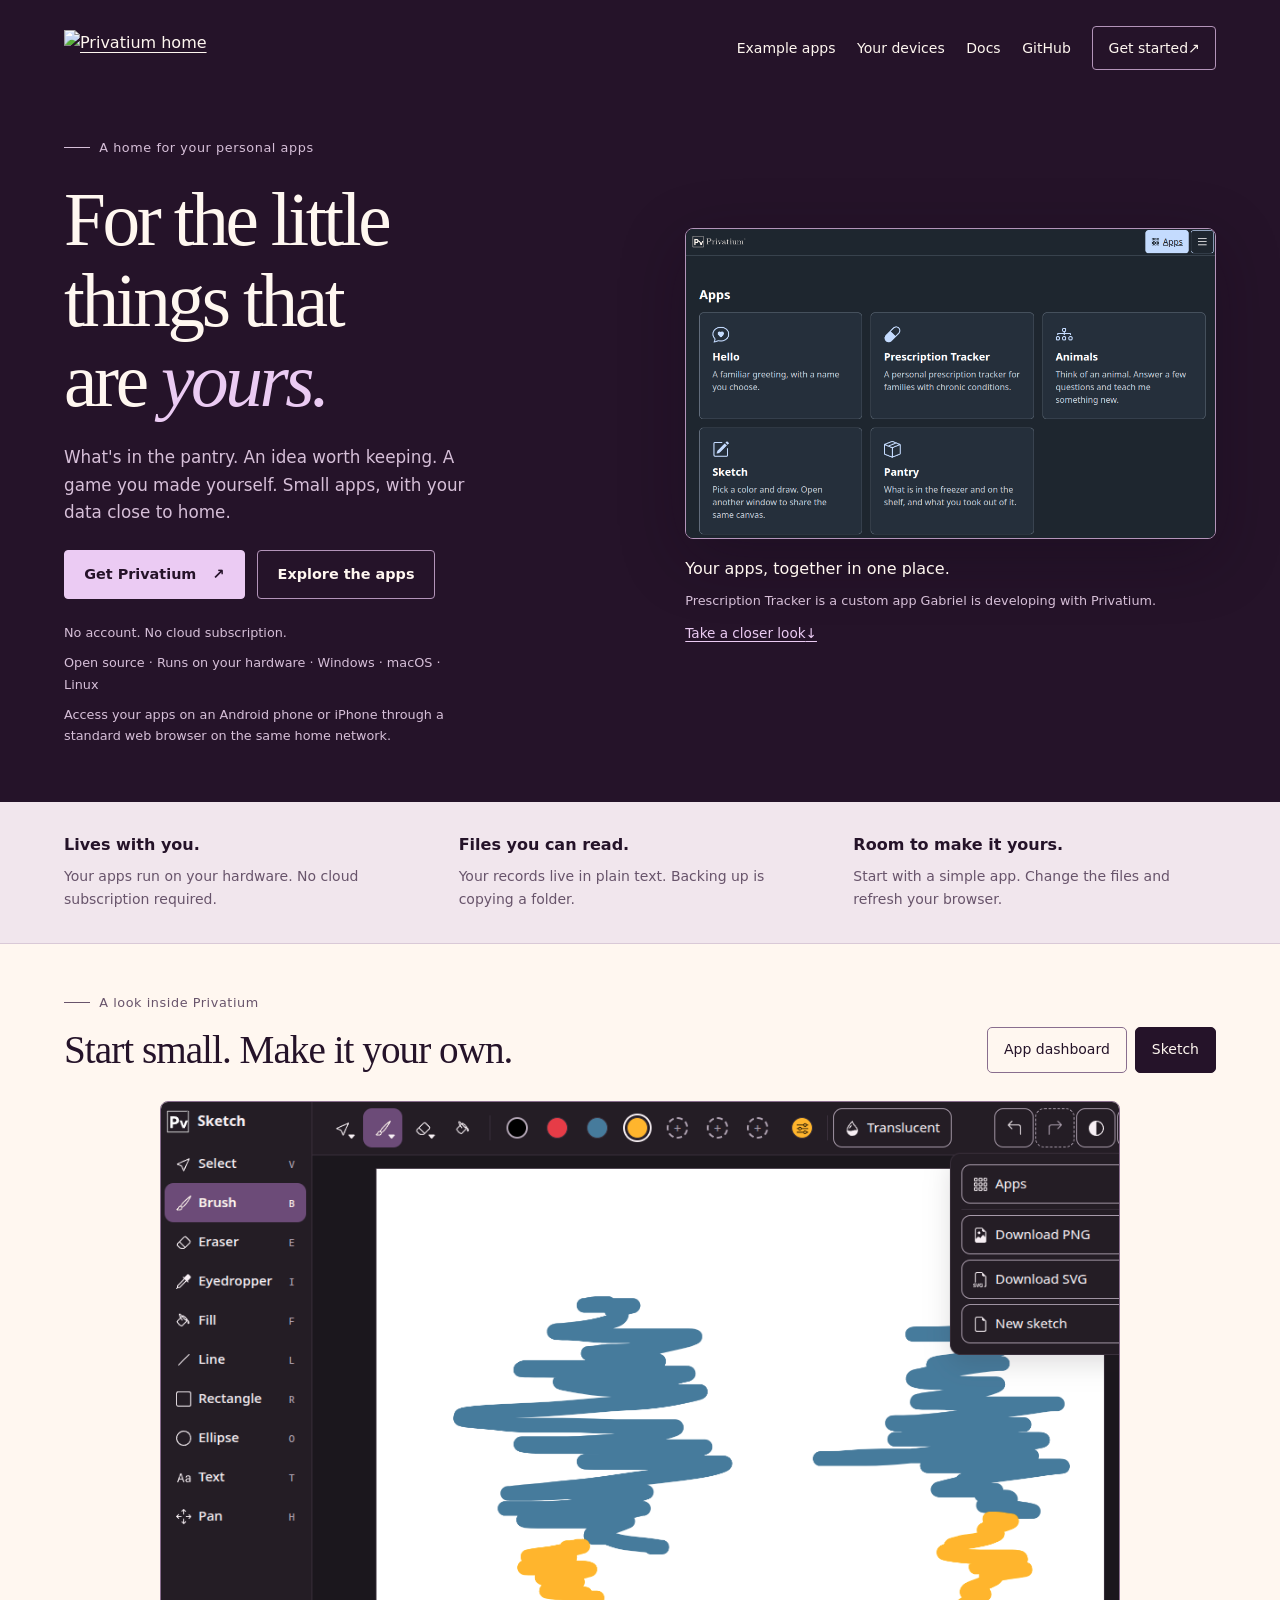
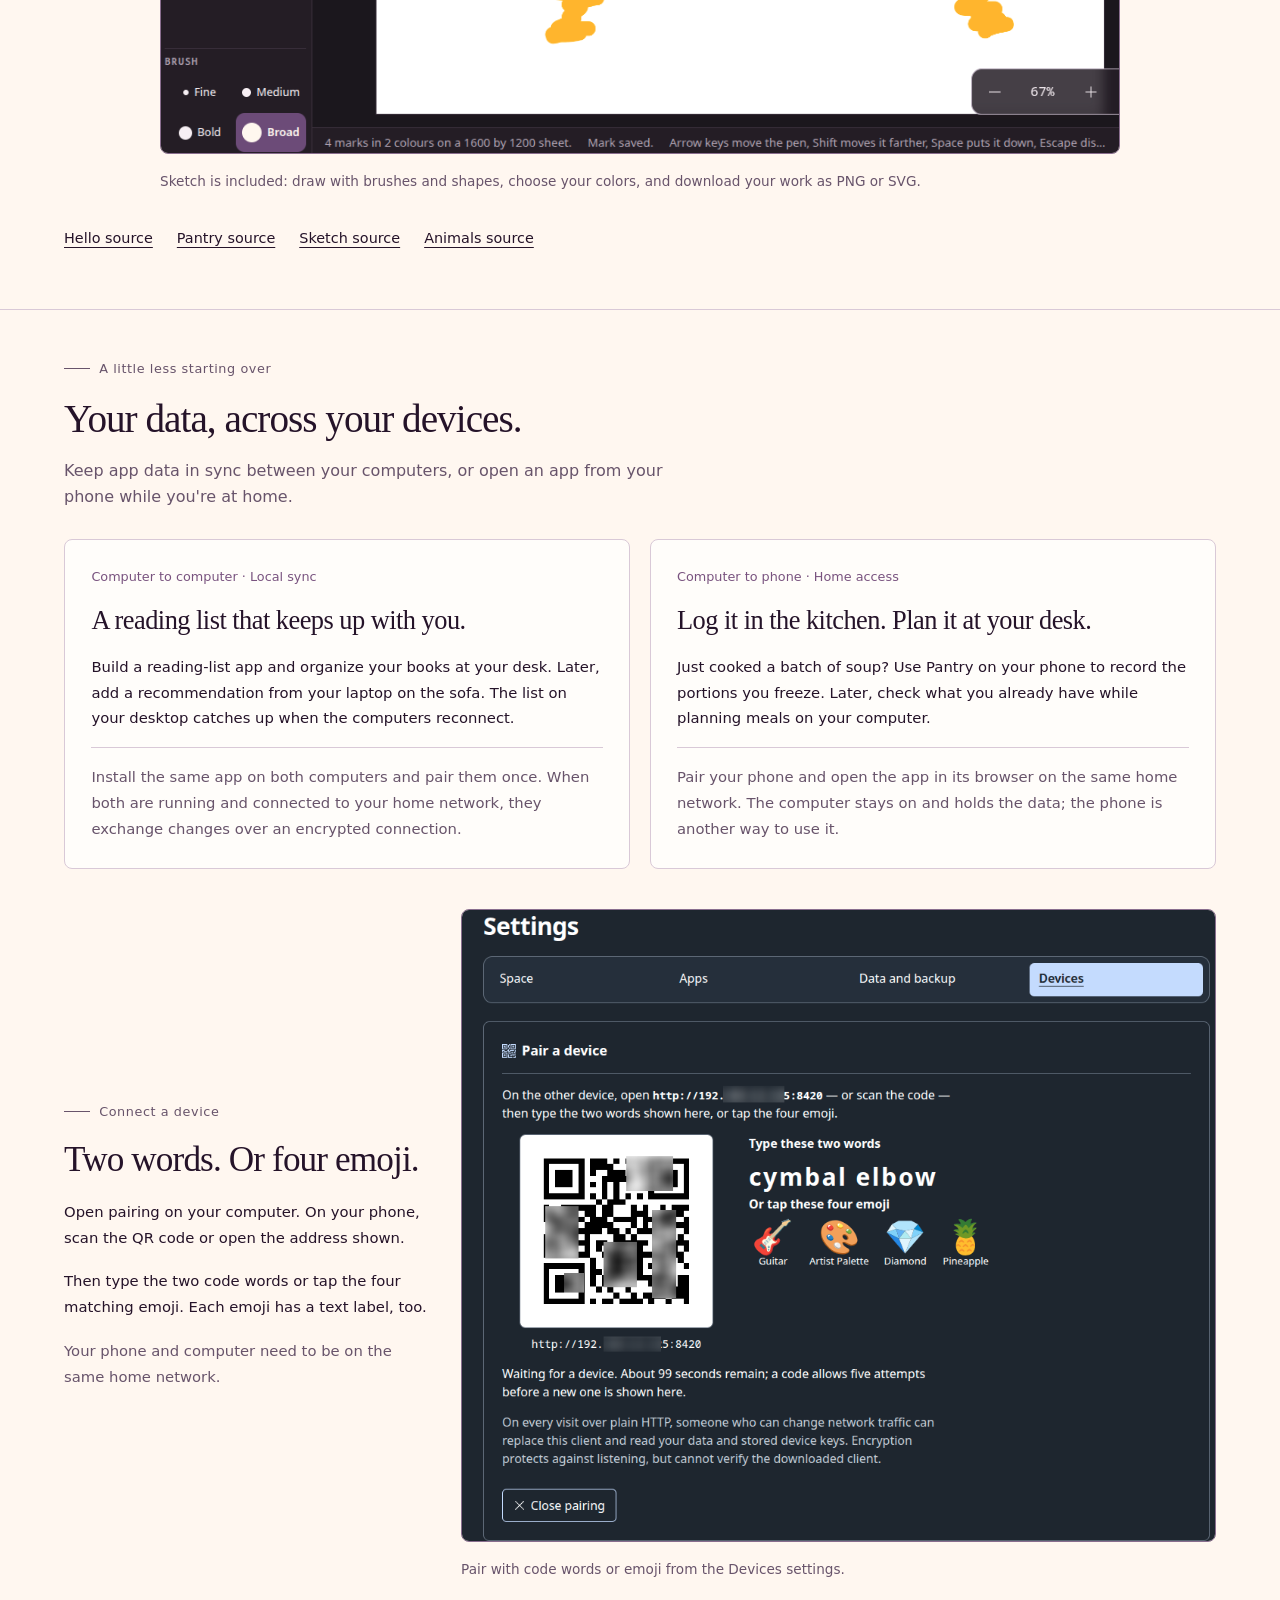
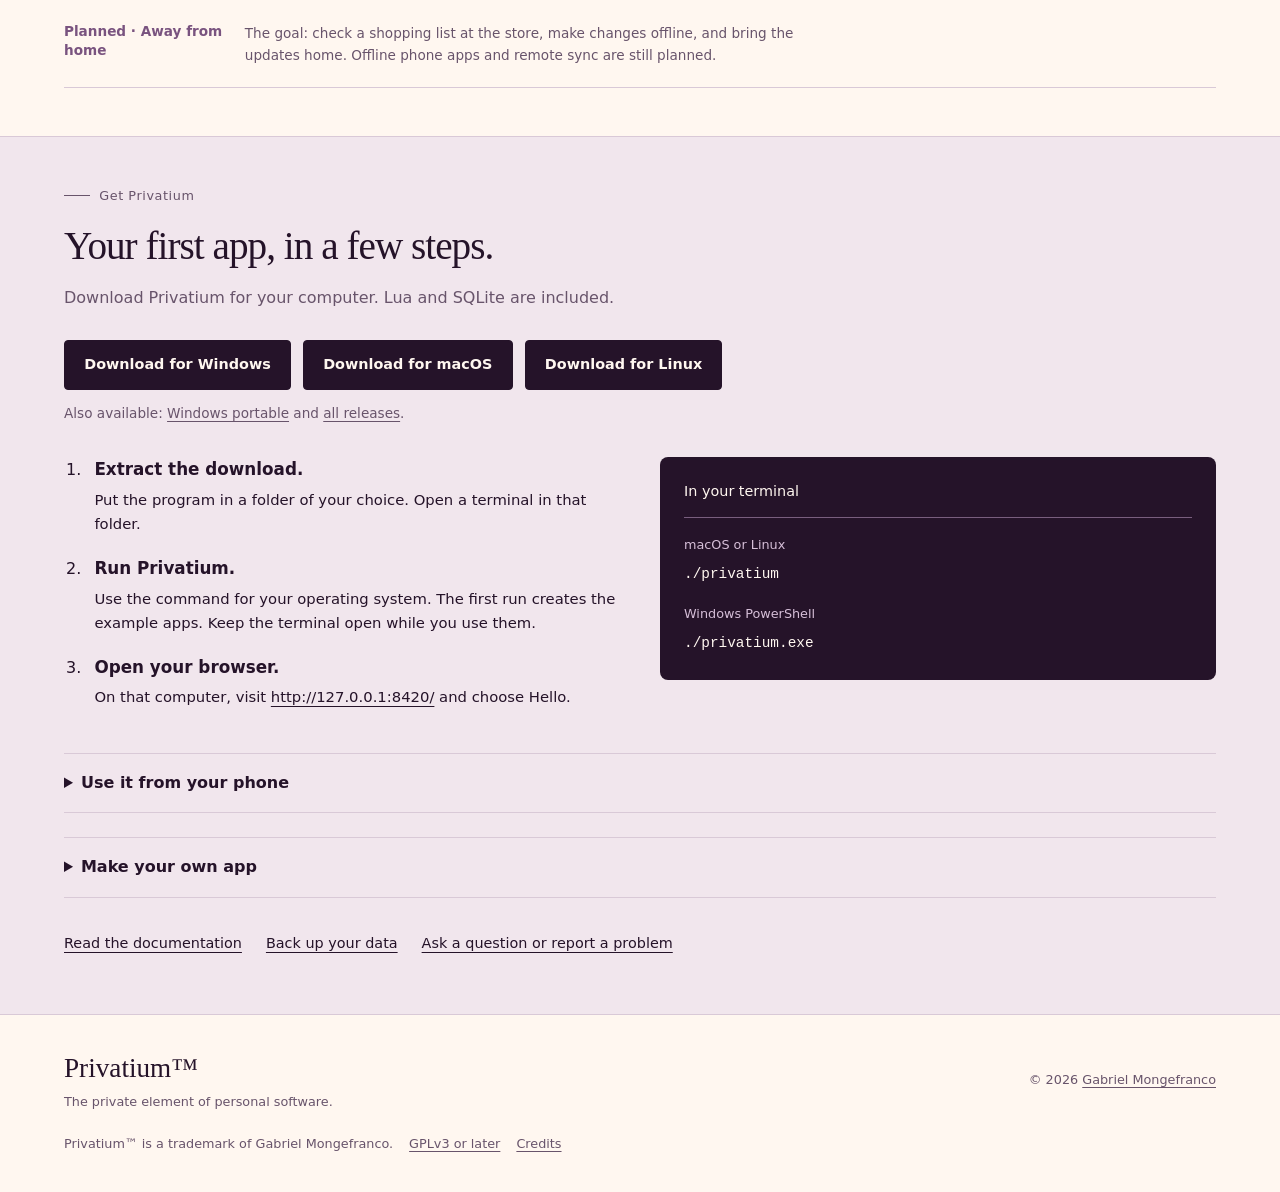
==== index.html @ 191daa76 "Add the Privatium project homepage Introduce a static root homepage with the approved layout, real a" ====
<!--
This file is part of Privatium
index.html
Author(s): Gabriel Mongefranco
Created: 2026-09-27
Last Modified: 2026-09-27
Summary: Accessible single-page introduction, app gallery, and quick start for Privatium.
Notes: See README file for documentation and full license information.

Copyright © 2026 Gabriel Mongefranco

This program is free software: you can redistribute it and/or modify
it under the terms of the GNU General Public License as published by
the Free Software Foundation, either version 3 of the License, or (at your option) any later version.

This program is distributed in the hope that it will be useful,
but WITHOUT ANY WARRANTY; without even the implied warranty of
MERCHANTABILITY or FITNESS FOR A PARTICULAR PURPOSE. See the
GNU General Public License for more details.

You should have received a copy of the GNU General Public License along
with this program. If not, see <https://www.gnu.org/licenses/>.
-->
<!doctype html>
<html lang="en">
<head>
  <meta charset="utf-8">
  <meta name="viewport" content="width=device-width, initial-scale=1">
  <meta name="referrer" content="strict-origin-when-cross-origin">
  <title>Privatium™ | Personal apps on your own hardware</title>
  <meta name="description" content="Build small personal apps with Privatium. Keep data on your own hardware, sync your computers at home, and use your apps from an Android or iPhone browser.">
  <link rel="canonical" href="https://dev.mongefranco.com/privatium/">
  <link rel="icon" href="assets/branding/favicon.svg" type="image/svg+xml">
  <link rel="alternate icon" href="assets/branding/favicon.ico">
  <link rel="apple-touch-icon" href="assets/branding/privatium-icon-180.png">
  <meta name="theme-color" content="#251329">
  <meta property="og:type" content="website">
  <meta property="og:site_name" content="Privatium">
  <meta property="og:title" content="Privatium™ | A home for your personal apps">
  <meta property="og:description" content="Small apps, with your data close to home. Open-source personal software for Windows, macOS, and Linux.">
  <meta property="og:url" content="https://dev.mongefranco.com/privatium/">
  <meta property="og:locale" content="en_US">
  <meta property="og:image" content="https://dev.mongefranco.com/privatium/assets/branding/privatium-social-preview.png">
  <meta property="og:image:width" content="1280">
  <meta property="og:image:height" content="640">
  <meta property="og:image:alt" content="Privatium. The private element of personal software.">
  <meta name="twitter:card" content="summary_large_image">
  <style>
    :root {
      color-scheme: light;
      --aubergine: #251329;
      --ivory: #fff7f0;
      --lilac: #ebcbf3;
      --text: #251329;
      --muted: #68546b;
      --line: #d9c9d7;
      --control-line: #896e8e;
      --soft: #f1e6ed;
      --paper: #fffdfa;
      --focus: #79537f;
      font-family: system-ui, -apple-system, BlinkMacSystemFont, "Segoe UI", sans-serif;
      font-size: 100%;
      line-height: 1.65;
      background: var(--ivory);
      color: var(--text);
    }
    * { box-sizing: border-box; }
    body { margin: 0; overflow-wrap: break-word; }
    [hidden] { display: none !important; }
    a { color: inherit; text-underline-offset: .25em; }
    button, summary { font: inherit; cursor: pointer; }
    button { color: inherit; }
    a, button, summary { touch-action: manipulation; }
    :focus-visible { outline: 3px solid var(--focus); outline-offset: 5px; }
    h1, h2, h3, p, figure { margin: 0; }
    h1, h2 { font-family: Georgia, "Times New Roman", serif; font-weight: 400; }
    h2 { font-size: clamp(1.8rem, 3.5vw, 2.45rem); line-height: 1.2; letter-spacing: -.025em; }
    h3 { font-size: 1.05rem; font-weight: 600; line-height: 1.4; }
    p { max-width: 70ch; }
    img { display: block; max-width: 100%; height: auto; }
    button, a, code { overflow-wrap: anywhere; }
    section[id], main[id] { scroll-margin-top: 1.5rem; }
    .container { width: min(calc(100% - 3rem), 72rem); margin-inline: auto; }
    .visually-hidden { position: absolute; width: 1px; height: 1px; padding: 0; margin: -1px; overflow: hidden; clip-path: inset(50%); white-space: nowrap; border: 0; }
    .skip-link { position: absolute; top: .75rem; left: 1rem; z-index: 5; padding: .8rem 1rem; background: var(--ivory); color: var(--aubergine); transform: translateY(-180%); }
    .skip-link:focus { transform: translateY(0); }
    .dark { background: var(--aubergine); color: var(--ivory); --muted: #d6bfd8; --line: #614765; --control-line: #b394b9; --focus: #ebcbf3; color-scheme: dark; }
    .site-header { padding-block: 1.65rem; }
    .header-row { display: flex; align-items: center; justify-content: space-between; gap: 1.5rem; }
    .brand { display: inline-flex; align-items: center; min-height: 44px; flex-shrink: 0; }
    .brand img { width: 11rem; }
    .site-nav { display: flex; align-items: center; flex-wrap: wrap; justify-content: flex-end; gap: .25rem 1.35rem; }
    .site-nav a { display: inline-flex; align-items: center; min-height: 44px; font-size: .875rem; text-decoration: none; }
    .site-nav a:hover { text-decoration: underline; }
    .site-nav .nav-start { border: 1px solid var(--control-line); border-radius: 4px; padding: .5rem .95rem; }
    .hero { padding-block: 2.5rem 3.5rem; }
    .hero-grid { display: grid; grid-template-columns: 1.05fr 1fr; gap: 3.25rem; align-items: center; }
    .hero-copy { display: grid; justify-items: start; gap: 1.4rem; min-width: 0; }
    .eyebrow { display: flex; align-items: center; gap: .6rem; color: var(--muted); font-size: .8rem; letter-spacing: .045em; }
    .eyebrow::before { content: ""; width: 1.6rem; height: 1px; background: currentColor; flex-shrink: 0; }
    h1 { font-size: clamp(2.65rem, 6vw, 4.7rem); line-height: 1.07; letter-spacing: -.045em; }
    h1 .headline-line { display: block; }
    h1 em { color: var(--lilac); font-weight: 400; }
    .intro { font-size: 1.05rem; max-width: 39ch; color: var(--muted); }
    .actions { display: flex; gap: .8rem; flex-wrap: wrap; align-items: center; }
    .button { display: inline-flex; align-items: center; justify-content: center; gap: 1rem; min-height: 48px; padding: .75rem 1.2rem; border: 1px solid var(--aubergine); border-radius: 4px; background: var(--aubergine); color: var(--ivory); font-size: .9rem; font-weight: 600; text-decoration: none; }
    .button:hover { text-decoration: underline; }
    .dark .button { background: var(--lilac); color: var(--aubergine); border-color: var(--lilac); }
    .dark .button.secondary { background: transparent; color: var(--ivory); border-color: var(--control-line); }
    .platform-note { display: grid; gap: .6rem; color: var(--muted); font-size: .8rem; max-width: 49ch; }
    .hero-preview { min-width: 0; }
    .screenshot { width: 100%; border: 1px solid var(--control-line); border-radius: 8px; }
    .screenshot-link { display: block; border-radius: 8px; }
    .hero-preview .screenshot { box-shadow: 0 18px 65px #12081955; }
    figcaption { font-size: .85rem; color: var(--muted); line-height: 1.7; margin-top: 1rem; }
    .hero-preview figcaption { font-size: 1rem; color: var(--ivory); }
    .custom-note { font-size: .8rem; color: var(--muted); margin-top: .5rem; }
    .text-link { display: inline-flex; align-items: center; min-height: 44px; padding-block: .5rem; font-size: .85rem; }
    .hero-preview .text-link { color: var(--lilac); }
    .facts-band { background: var(--soft); border-bottom: 1px solid var(--line); }
    .facts { display: grid; grid-template-columns: repeat(3, minmax(0, 1fr)); gap: 2rem; padding-block: 2rem; }
    .facts h2 { font: 600 1rem/1.4 system-ui, sans-serif; letter-spacing: 0; }
    .facts p { font-size: .875rem; color: var(--muted); margin-top: .5rem; }
    .section { padding-block: 3rem; }
    .tour { border-bottom: 1px solid var(--line); }
    .tour-heading { display: flex; flex-wrap: wrap; justify-content: space-between; align-items: end; gap: 1.5rem; margin-bottom: 1.75rem; }
    .tour-heading h2 { margin-top: .8rem; }
    .gallery-controls { display: flex; flex-wrap: wrap; gap: .5rem; }
    .gallery-controls button { min-height: 44px; padding: .65rem 1rem; border: 1px solid var(--control-line); border-radius: 5px; background: transparent; font-size: .875rem; }
    .gallery-controls button[aria-pressed="true"] { background: var(--aubergine); color: var(--ivory); border-color: var(--aubergine); }
    .gallery { max-width: 60rem; margin-inline: auto; }
    .gallery figure + figure { margin-top: 2rem; }
    .gallery.is-enhanced figure { margin-top: 0; }
    .gallery-status { margin-top: 1rem; font-size: .8rem; color: var(--muted); min-height: 1.4em; }
    .section-heading { display: grid; gap: 1rem; max-width: 60ch; margin-bottom: 1.75rem; }
    .section-heading > p:last-child { color: var(--muted); }
    .use-cases { display: grid; grid-template-columns: repeat(2, minmax(0, 1fr)); gap: 1.2rem; }
    .use-case { padding: 1.65rem; background: var(--paper); border: 1px solid var(--line); border-radius: 8px; }
    .case-label { color: #79537f; font-size: .8rem; margin-bottom: 1rem; }
    .use-case h3 { font: 400 1.65rem/1.3 Georgia, serif; letter-spacing: -.02em; margin-bottom: 1rem; }
    .use-case p:not(.case-label) { font-size: .925rem; line-height: 1.75; }
    .case-detail { margin-top: 1rem; padding-top: 1rem; border-top: 1px solid var(--line); color: var(--muted); }
    .pairing { display: grid; grid-template-columns: .65fr 1.35fr; gap: 2.1rem; align-items: center; padding-block: 2.5rem 1.25rem; }
    .pairing-copy { display: grid; gap: 1.1rem; }
    .pairing-copy h3 { font: 400 2.2rem/1.2 Georgia, serif; letter-spacing: -.025em; }
    .pairing-copy p:not(.eyebrow) { font-size: .925rem; line-height: 1.75; }
    .pairing-note { color: var(--muted); }
    .planned { display: grid; grid-template-columns: 10rem 1fr; gap: 1.3rem; padding-block: 1.3rem; border-bottom: 1px solid var(--line); }
    .planned p { font-size: .85rem; color: var(--muted); }
    .planned h3 { font-size: .85rem; color: #79537f; }
    .get-started { background: var(--soft); border-top: 1px solid var(--line); }
    .downloads { display: flex; flex-wrap: wrap; gap: .75rem; margin-block: 1.5rem .8rem; }
    .download-notes { font-size: .85rem; color: var(--muted); }
    .quick-grid { display: grid; grid-template-columns: 1fr 1fr; gap: 2.5rem; margin-top: 2rem; align-items: start; }
    .steps { margin: 0; padding-left: 1.4rem; }
    .steps li { padding-left: .5rem; margin-bottom: 1.2rem; }
    .steps h3 { margin-bottom: .4rem; }
    .steps p { font-size: .925rem; }
    code { font-family: ui-monospace, SFMono-Regular, Consolas, monospace; font-size: .9em; }
    .terminal { background: var(--aubergine); color: var(--ivory); padding: 1.5rem; border-radius: 8px; --focus: var(--lilac); }
    .terminal h3 { font-size: .9rem; font-weight: 400; padding-bottom: 1rem; border-bottom: 1px solid #795e7e; }
    .terminal p { font-size: .8rem; color: #d6bfd8; margin-top: 1rem; }
    pre { margin: .5rem 0 0; white-space: pre-wrap; overflow-wrap: anywhere; }
    pre code { color: inherit; font-size: .9rem; }
    .more { margin-top: 1.5rem; border-top: 1px solid var(--line); border-bottom: 1px solid var(--line); }
    summary { min-height: 48px; padding-block: 1rem; font-weight: 600; }
    .more-content { display: grid; gap: 1rem; padding-block: 0 1.4rem; }
    .more-content p { font-size: .925rem; }
    .more-content pre { border: 1px solid var(--control-line); border-radius: 4px; padding: 1rem; background: var(--paper); }
    .resources { display: flex; flex-wrap: wrap; gap: .4rem 1.5rem; margin-top: 1.5rem; }
    .resources a { display: inline-flex; align-items: center; min-height: 44px; font-size: .9rem; }
    .site-footer { padding-block: 2rem; border-top: 1px solid var(--line); }
    .footer-row { display: flex; align-items: center; justify-content: space-between; gap: 1.5rem; flex-wrap: wrap; }
    .footer-name { display: inline-flex; min-height: 44px; align-items: center; font: 400 1.7rem/1.5 Georgia, serif; text-decoration: none; }
    .footer-name:hover { text-decoration: underline; }
    .site-footer p { font-size: .8rem; color: var(--muted); }
    .footer-legal { display: flex; flex-wrap: wrap; align-items: center; gap: .5rem 1rem; font-size: .8rem; color: var(--muted); margin-top: 1rem; }
    .footer-legal a { display: inline-flex; align-items: center; min-height: 32px; }
    @media (min-width: 80rem) { .hero-grid { gap: 4rem; } }
    @media (max-width: 55rem) {
      .header-row { align-items: start; }
      .site-nav { gap: .2rem .85rem; }
      .hero-grid { gap: 2rem; }
      .pairing { grid-template-columns: 1fr 1.4fr; }
    }
    @media (max-width: 44rem) {
      .container { width: calc(100% - 2rem); }
      .header-row { flex-direction: column; gap: .5rem; }
      .site-nav { justify-content: flex-start; width: 100%; }
      .brand img { width: 10rem; }
      .hero { padding-top: 1.5rem; }
      .hero-grid, .use-cases, .pairing, .quick-grid { grid-template-columns: 1fr; }
      .hero-grid { gap: 2rem; }
      .hero-preview { max-width: 36rem; }
      .section { padding-block: 2rem; }
      .facts { gap: 1.2rem; }
      .planned { grid-template-columns: 1fr; gap: .5rem; }
    }
    @media (max-width: 28rem) {
      .facts { grid-template-columns: 1fr; }
      .site-nav { gap: .15rem .75rem; }
      .site-nav a { font-size: .8rem; }
      .use-case { padding: 1.25rem; }
    }
    @media (prefers-reduced-motion: reduce) { *, *::before, *::after { scroll-behavior: auto !important; } }
    @media (forced-colors: active) {
      .brand img { background: var(--aubergine); forced-color-adjust: none; }
      .button, .site-nav .nav-start, .gallery-controls button, .screenshot { border-color: ButtonText; }
      .gallery-controls button[aria-pressed="true"] { border-width: 3px; }
      :focus-visible { outline-color: Highlight; }
    }
    @media print {
      .site-nav, .skip-link, .gallery-controls, .gallery-status { display: none !important; }
      .gallery figure[hidden] { display: block !important; }
      .dark, .terminal, .facts-band, .get-started { background: white; color: black; }
      .dark *, .terminal *, h1 em { color: black !important; }
      .hero-grid, .pairing, .quick-grid { grid-template-columns: 1fr; }
      .brand { display: none; }
      .screenshot { max-height: 18rem; width: auto; margin-inline: auto; }
      figure, .use-case, .terminal { break-inside: avoid; }
    }
  </style>
</head>
<body>
  <a class="skip-link" href="#main" data-i18n="skip">Skip to content</a>
  <header class="site-header dark">
    <div class="container header-row">
      <a class="brand" href="https://dev.mongefranco.com/privatium/">
        <img src="assets/branding/privatium-logo-light.svg" alt="Privatium home" width="1320" height="280">
      </a>
      <nav class="site-nav" aria-label="Main navigation">
        <a href="#apps" data-i18n="nav.apps">Example apps</a>
        <a href="#devices" data-i18n="nav.devices">Your devices</a>
        <a href="https://github.com/gabrielmongefranco/privatium/tree/main/docs" data-i18n="nav.docs">Docs</a>
        <a href="https://github.com/gabrielmongefranco/privatium">GitHub</a>
        <a class="nav-start" href="#get-started" data-i18n="nav.start">Get started <span aria-hidden="true">↗</span></a>
      </nav>
    </div>
  </header>
  <main id="main" tabindex="-1">
    <section class="hero dark" aria-labelledby="hero-title">
      <div class="container hero-grid">
        <div class="hero-copy">
          <p class="eyebrow" data-i18n="hero.eyebrow">A home for your personal apps</p>
          <h1 id="hero-title" data-i18n="hero.title"><span class="visually-hidden">Privatium™: </span><span class="headline-line">For the little</span> <span class="headline-line">things that</span> <span class="headline-line">are <em>yours.</em></span></h1>
          <p class="intro" data-i18n="hero.description">What's in the pantry. An idea worth keeping. A game you made yourself. Small apps, with your data close to home.</p>
          <div class="actions">
            <a class="button" href="#get-started" data-i18n="hero.download">Get Privatium <span aria-hidden="true">↗</span></a>
            <a class="button secondary" href="#apps" data-i18n="hero.explore">Explore the apps</a>
          </div>
          <div class="platform-note">
            <p data-i18n="hero.accounts">No account. No cloud subscription.</p>
            <p data-i18n="hero.platforms">Open source · Runs on your hardware · Windows · macOS · Linux</p>
            <p data-i18n="hero.phones">Access your apps on an Android phone or iPhone through a standard web browser on the same home network.</p>
          </div>
        </div>
        <div class="hero-preview">
          <figure>
            <a class="screenshot-link" href="assets/branding/privatium-dashboard-preview.png" aria-label="View the full-size Privatium dashboard screenshot">
              <img class="screenshot" src="assets/branding/privatium-dashboard-preview.png" width="1003" height="585" fetchpriority="high" alt="Privatium dashboard showing Hello, Prescription Tracker, Animals, Sketch, and Pantry.">
            </a>
            <figcaption data-i18n="hero.caption">Your apps, together in one place.</figcaption>
          </figure>
          <p class="custom-note" data-i18n="hero.custom">Prescription Tracker is a custom app Gabriel is developing with Privatium.</p>
          <a class="text-link" href="#apps" data-gallery-link="dashboard" data-i18n="hero.closer">Take a closer look <span aria-hidden="true">↓</span></a>
        </div>
      </div>
    </section>
    <div class="facts-band">
      <div class="container facts">
        <section aria-labelledby="local-title"><h2 id="local-title" data-i18n="local.title">Lives with you.</h2><p data-i18n="local.description">Your apps run on your hardware. No cloud subscription required.</p></section>
        <section aria-labelledby="files-title"><h2 id="files-title" data-i18n="files.title">Files you can read.</h2><p data-i18n="files.description">Your records live in plain text. Backing up is copying a folder.</p></section>
        <section aria-labelledby="custom-title"><h2 id="custom-title" data-i18n="custom.title">Room to make it yours.</h2><p data-i18n="custom.description">Start with a simple app. Change the files and refresh your browser.</p></section>
      </div>
    </div>
    <section class="section tour" id="apps" aria-labelledby="apps-title" tabindex="-1">
      <div class="container">
        <div class="tour-heading">
          <div><p class="eyebrow" data-i18n="apps.eyebrow">A look inside Privatium</p><h2 id="apps-title" data-i18n="apps.title">Start small. Make it your own.</h2></div>
          <div class="gallery-controls" id="gallery-controls" role="group" aria-label="Choose an app screenshot" hidden>
            <button type="button" data-gallery="dashboard" aria-controls="gallery-dashboard" aria-pressed="false" data-i18n="apps.dashboard">App dashboard</button>
            <button type="button" data-gallery="sketch" aria-controls="gallery-sketch" aria-pressed="true" data-i18n="apps.sketch">Sketch</button>
          </div>
        </div>
        <div class="gallery" id="gallery">
          <figure id="gallery-dashboard" data-gallery-view="dashboard">
            <a class="screenshot-link" href="assets/branding/privatium-dashboard-preview.png" aria-label="View the full-size app dashboard screenshot">
              <img class="screenshot" src="assets/branding/privatium-dashboard-preview.png" width="1003" height="585" loading="lazy" decoding="async" alt="The app launcher displays five cards: Hello, Prescription Tracker, Animals, Sketch, and Pantry.">
            </a>
            <figcaption data-i18n="apps.dashboard.caption">The included apps appear alongside your own. Prescription Tracker, shown here, is Gabriel's custom app in development.</figcaption>
          </figure>
          <figure id="gallery-sketch" data-gallery-view="sketch">
            <a class="screenshot-link" href="assets/branding/sketch-app-preview.png" aria-label="View the full-size Sketch screenshot">
              <img class="screenshot" src="assets/branding/sketch-app-preview.png" width="1076" height="731" loading="lazy" decoding="async" alt="Sketch with a drawing canvas, brush and shape tools, color choices, undo controls, and a menu for downloading PNG or SVG files.">
            </a>
            <figcaption data-i18n="apps.sketch.caption">Sketch is included: draw with brushes and shapes, choose your colors, and download your work as PNG or SVG.</figcaption>
          </figure>
        </div>
        <p class="gallery-status visually-hidden" id="gallery-status" role="status" aria-live="polite" aria-atomic="true"></p>
        <div class="resources" aria-label="Example app source code">
          <a href="https://github.com/gabrielmongefranco/privatium/tree/main/apps/hello" data-i18n="apps.hello.source">Hello source</a>
          <a href="https://github.com/gabrielmongefranco/privatium/tree/main/apps/pantry" data-i18n="apps.pantry.source">Pantry source</a>
          <a href="https://github.com/gabrielmongefranco/privatium/tree/main/apps/sketch" data-i18n="apps.sketch.source">Sketch source</a>
          <a href="https://github.com/gabrielmongefranco/privatium/tree/main/apps/animals" data-i18n="apps.animals.source">Animals source</a>
        </div>
      </div>
    </section>
    <section class="section" id="devices" aria-labelledby="devices-title">
      <div class="container">
        <div class="section-heading">
          <p class="eyebrow" data-i18n="devices.eyebrow">A little less starting over</p>
          <h2 id="devices-title" data-i18n="devices.title">Your data, across your devices.</h2>
          <p data-i18n="devices.description">Keep app data in sync between your computers, or open an app from your phone while you're at home.</p>
        </div>
        <div class="use-cases">
          <article class="use-case">
            <p class="case-label" data-i18n="sync.label">Computer to computer · Local sync</p>
            <h3 data-i18n="sync.title">A reading list that keeps up with you.</h3>
            <p data-i18n="sync.example">Build a reading-list app and organize your books at your desk. Later, add a recommendation from your laptop on the sofa. The list on your desktop catches up when the computers reconnect.</p>
            <p class="case-detail" data-i18n="sync.detail">Install the same app on both computers and pair them once. When both are running and connected to your home network, they exchange changes over an encrypted connection.</p>
          </article>
          <article class="use-case">
            <p class="case-label" data-i18n="phone.label">Computer to phone · Home access</p>
            <h3 data-i18n="phone.title">Log it in the kitchen. Plan it at your desk.</h3>
            <p data-i18n="phone.example">Just cooked a batch of soup? Use Pantry on your phone to record the portions you freeze. Later, check what you already have while planning meals on your computer.</p>
            <p class="case-detail" data-i18n="phone.detail">Pair your phone and open the app in its browser on the same home network. The computer stays on and holds the data; the phone is another way to use it.</p>
          </article>
        </div>
        <section class="pairing" aria-labelledby="pairing-title">
          <div class="pairing-copy">
            <p class="eyebrow" data-i18n="pairing.eyebrow">Connect a device</p>
            <h3 id="pairing-title" data-i18n="pairing.title">Two words. Or four emoji.</h3>
            <p data-i18n="pairing.open">Open pairing on your computer. On your phone, scan the QR code or open the address shown.</p>
            <p data-i18n="pairing.confirm">Then type the two code words or tap the four matching emoji. Each emoji has a text label, too.</p>
            <p class="pairing-note" data-i18n="pairing.network">Your phone and computer need to be on the same home network.</p>
          </div>
          <figure>
            <a class="screenshot-link" href="assets/branding/device-pairing-preview.png" aria-label="View the full-size device pairing screenshot">
              <img class="screenshot" src="assets/branding/device-pairing-preview.png" width="995" height="833" loading="lazy" decoding="async" alt="Devices settings with a QR code, two code words, and four labeled emoji for pairing. The address and parts of the QR code are obscured.">
            </a>
            <figcaption data-i18n="pairing.caption">Pair with code words or emoji from the Devices settings.</figcaption>
          </figure>
        </section>
        <aside class="planned" aria-labelledby="planned-title">
          <h3 id="planned-title" data-i18n="planned.title">Planned · Away from home</h3>
          <p data-i18n="planned.description">The goal: check a shopping list at the store, make changes offline, and bring the updates home. Offline phone apps and remote sync are still planned.</p>
        </aside>
      </div>
    </section>
    <section class="section get-started" id="get-started" aria-labelledby="start-title">
      <div class="container">
        <div class="section-heading"><p class="eyebrow" data-i18n="start.eyebrow">Get Privatium</p><h2 id="start-title" data-i18n="start.title">Your first app, in a few steps.</h2><p data-i18n="start.description">Download Privatium for your computer. Lua and SQLite are included.</p></div>
        <div class="downloads" aria-label="Download for your operating system">
          <a class="button" href="https://github.com/gabrielmongefranco/privatium/releases/latest/download/privatium-windows.zip" data-i18n="download.windows">Download for Windows</a>
          <a class="button" href="https://github.com/gabrielmongefranco/privatium/releases/latest/download/privatium-mac.zip" data-i18n="download.mac">Download for macOS</a>
          <a class="button" href="https://github.com/gabrielmongefranco/privatium/releases/latest/download/privatium-linux.tar.gz" data-i18n="download.linux">Download for Linux</a>
        </div>
        <p class="download-notes" data-i18n="download.alternatives">Also available: <a href="https://github.com/gabrielmongefranco/privatium/releases/latest/download/privatium-windows-portable.zip">Windows portable</a> and <a href="https://github.com/gabrielmongefranco/privatium/releases">all releases</a>.</p>
        <div class="quick-grid">
          <ol class="steps">
            <li><h3 data-i18n="start.extract.title">Extract the download.</h3><p data-i18n="start.extract.description">Put the program in a folder of your choice. Open a terminal in that folder.</p></li>
            <li><h3 data-i18n="start.run.title">Run Privatium.</h3><p data-i18n="start.run.description">Use the command for your operating system. The first run creates the example apps. Keep the terminal open while you use them.</p></li>
            <li><h3 data-i18n="start.browser.title">Open your browser.</h3><p data-i18n="start.browser.description">On that computer, visit <a href="http://127.0.0.1:8420/">http://127.0.0.1:8420/</a> and choose Hello.</p></li>
          </ol>
          <div class="terminal" aria-label="Commands to run in your terminal">
            <h3 data-i18n="commands.title">In your terminal</h3>
            <p data-i18n="commands.unix">macOS or Linux</p><pre><code translate="no">./privatium</code></pre>
            <p data-i18n="commands.windows">Windows PowerShell</p><pre><code translate="no">./privatium.exe</code></pre>
          </div>
        </div>
        <details class="more">
          <summary data-i18n="start.phone.title">Use it from your phone</summary>
          <div class="more-content">
            <p data-i18n="start.phone.command">Start Privatium with the following command. On Windows, use <code translate="no">./privatium.exe --open</code>.</p>
            <pre><code translate="no">./privatium --open</code></pre>
            <p data-i18n="start.phone.pair">Connect your phone to the same home network, scan the QR code, and type the two words or tap the four emoji. To pair another device later, open Settings → Devices on your computer.</p>
          </div>
        </details>
        <details class="more">
          <summary data-i18n="start.create.title">Make your own app</summary>
          <div class="more-content">
            <p data-i18n="start.create.command">In a second terminal, run this command. On Windows, replace <code translate="no">./privatium</code> with <code translate="no">./privatium.exe</code>.</p>
            <pre><code translate="no">./privatium new myapp</code></pre>
            <p data-i18n="start.create.edit">Refresh the launcher to see myapp. Edit the files in the folder the command prints, then refresh again.</p>
            <p data-i18n="start.create.guides">Use the <a href="https://github.com/gabrielmongefranco/privatium/blob/main/docs/skills.md">included AI assistant guides</a> or follow the <a href="https://github.com/gabrielmongefranco/privatium/blob/main/docs/app-repository.md">guide to building an app in its own repository</a>.</p>
          </div>
        </details>
        <div class="resources" aria-label="More documentation">
          <a href="https://github.com/gabrielmongefranco/privatium/tree/main/docs" data-i18n="resources.docs">Read the documentation</a>
          <a href="https://github.com/gabrielmongefranco/privatium/blob/main/docs/backup-and-restore.md" data-i18n="resources.backup">Back up your data</a>
          <a href="https://github.com/gabrielmongefranco/privatium/issues" data-i18n="resources.issues">Ask a question or report a problem</a>
        </div>
      </div>
    </section>
  </main>
  <footer class="site-footer">
    <div class="container">
      <div class="footer-row">
        <div><a class="footer-name" href="https://dev.mongefranco.com/privatium/">Privatium™</a><p data-i18n="footer.tagline">The private element of personal software.</p></div>
        <p>© 2026 <a href="https://gabriel.mongefranco.com">Gabriel Mongefranco</a></p>
      </div>
      <div class="footer-legal"><span data-i18n="footer.trademark">Privatium™ is a trademark of Gabriel Mongefranco.</span><a href="https://github.com/gabrielmongefranco/privatium/blob/main/LICENSE" data-i18n="footer.license">GPLv3 or later</a><a href="https://github.com/gabrielmongefranco/privatium/blob/main/README.md#credits" data-i18n="footer.credits">Credits</a></div>
    </div>
  </footer>
  <script>
    (() => {
      'use strict';

      // Keep both screenshots readable when scripting is unavailable.
      const gallery = document.getElementById('gallery');
      const controls = document.getElementById('gallery-controls');
      const status = document.getElementById('gallery-status');
      const buttons = Array.from(controls.querySelectorAll('[data-gallery]'));
      const panels = Array.from(gallery.querySelectorAll('[data-gallery-view]'));
      const views = new Map(panels.map(panel => [panel.dataset.galleryView, panel]));

      /**
       * Select an existing screenshot without moving keyboard focus.
       * @param {string} name Name declared on a gallery panel.
       * @param {boolean} announce Whether to announce the selection to assistive technology.
       * @returns {void} Unknown names leave the current selection unchanged.
       */
      function showScreenshot(name, announce = true) {
        if (!views.has(name)) return;
        panels.forEach(panel => { panel.hidden = panel !== views.get(name); });
        buttons.forEach(button => {
          const selected = button.dataset.gallery === name;
          button.setAttribute('aria-pressed', String(selected));
          if (selected && announce) status.textContent = button.textContent.trim();
        });
      }

      buttons.forEach(button => {
        button.addEventListener('click', () => showScreenshot(button.dataset.gallery));
      });
      document.querySelectorAll('[data-gallery-link]').forEach(link => {
        link.addEventListener('click', () => showScreenshot(link.dataset.galleryLink));
      });
      showScreenshot('sketch', false);
      gallery.classList.add('is-enhanced');
      controls.hidden = false;
    })();
  </script>
</body>
</html>
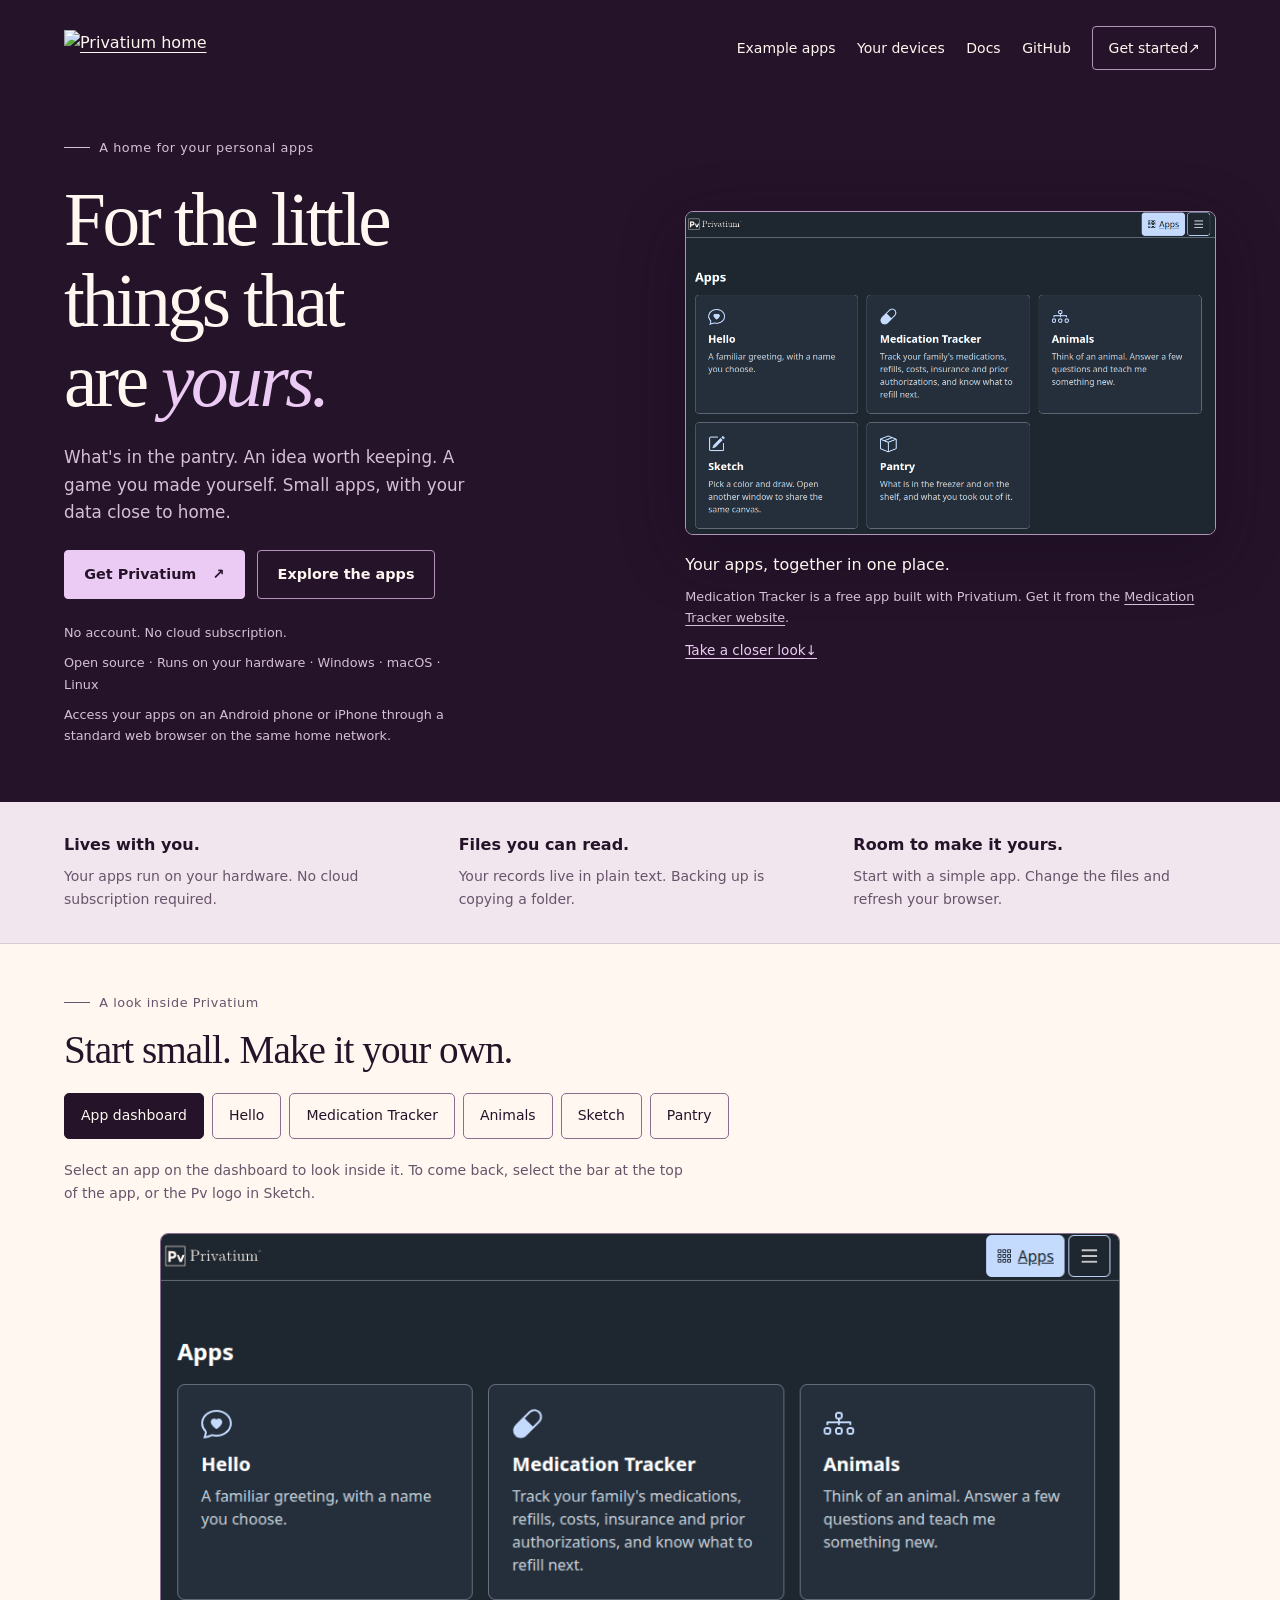
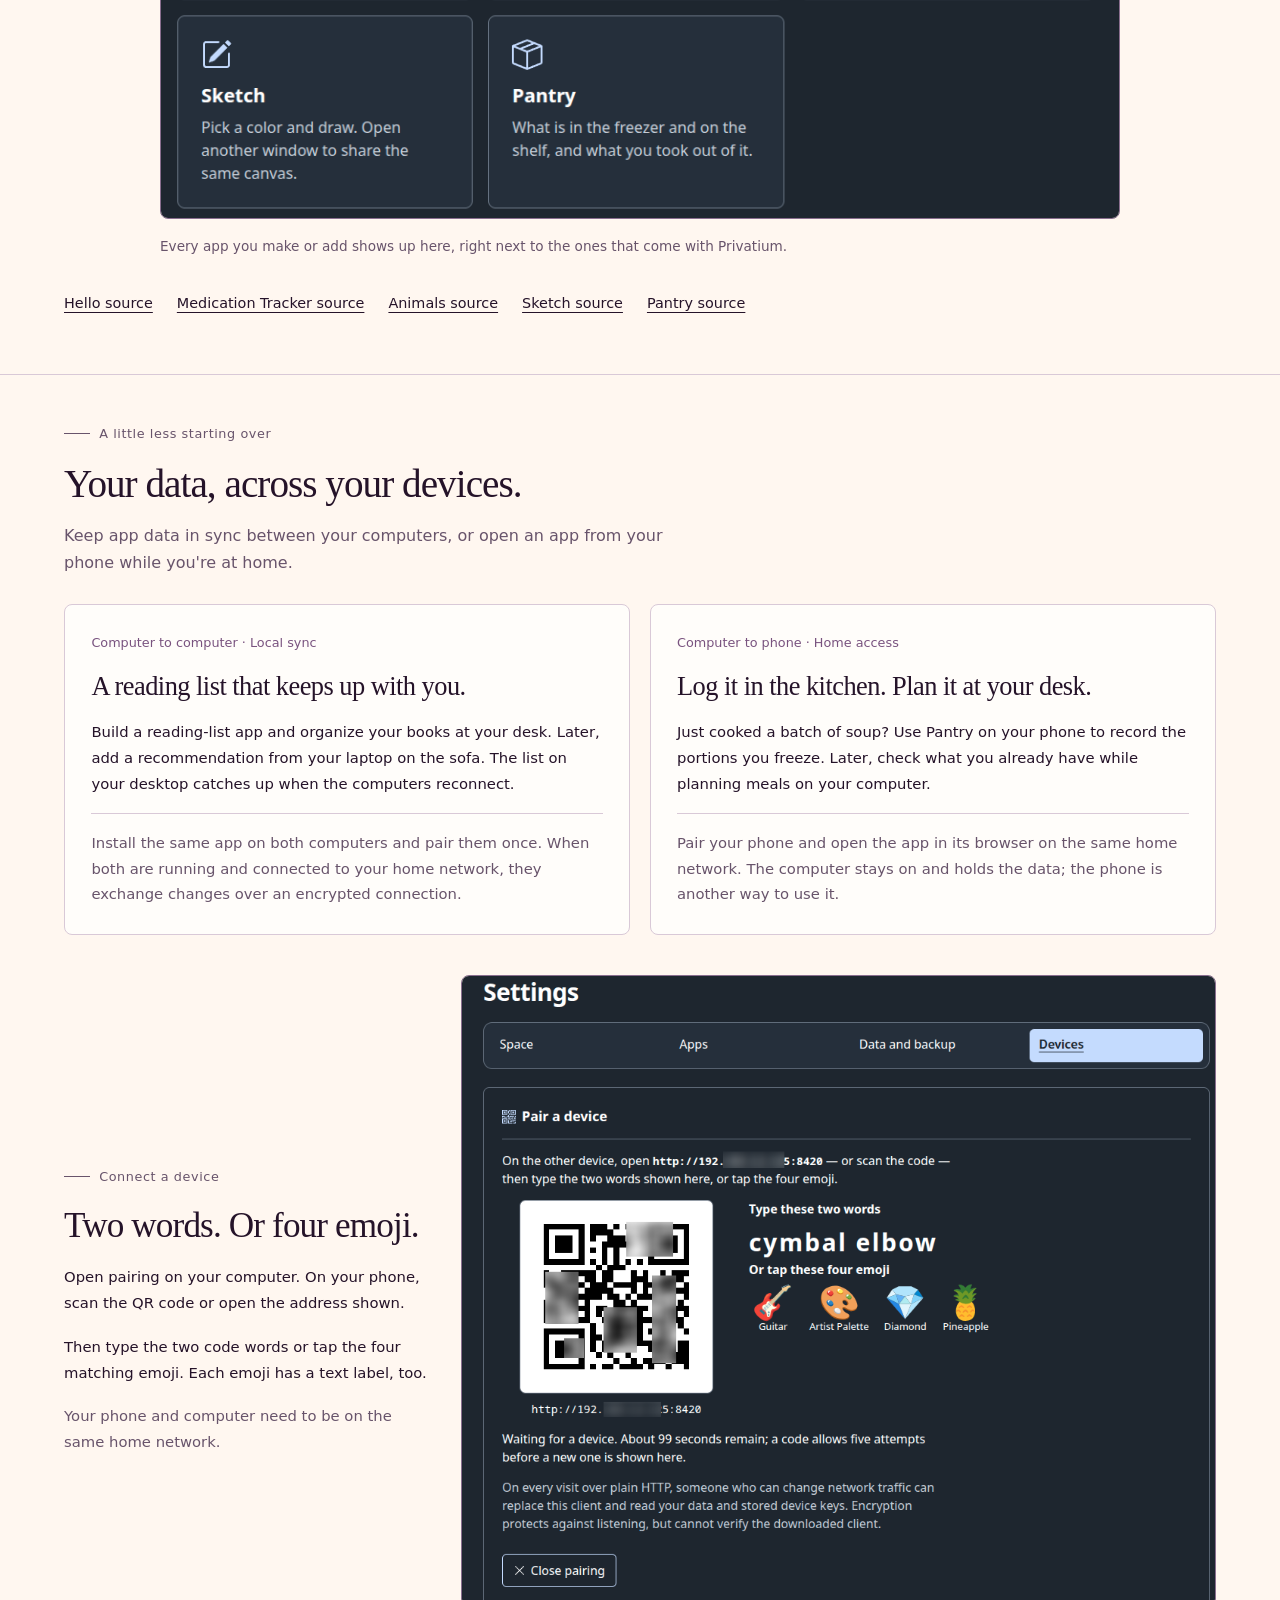
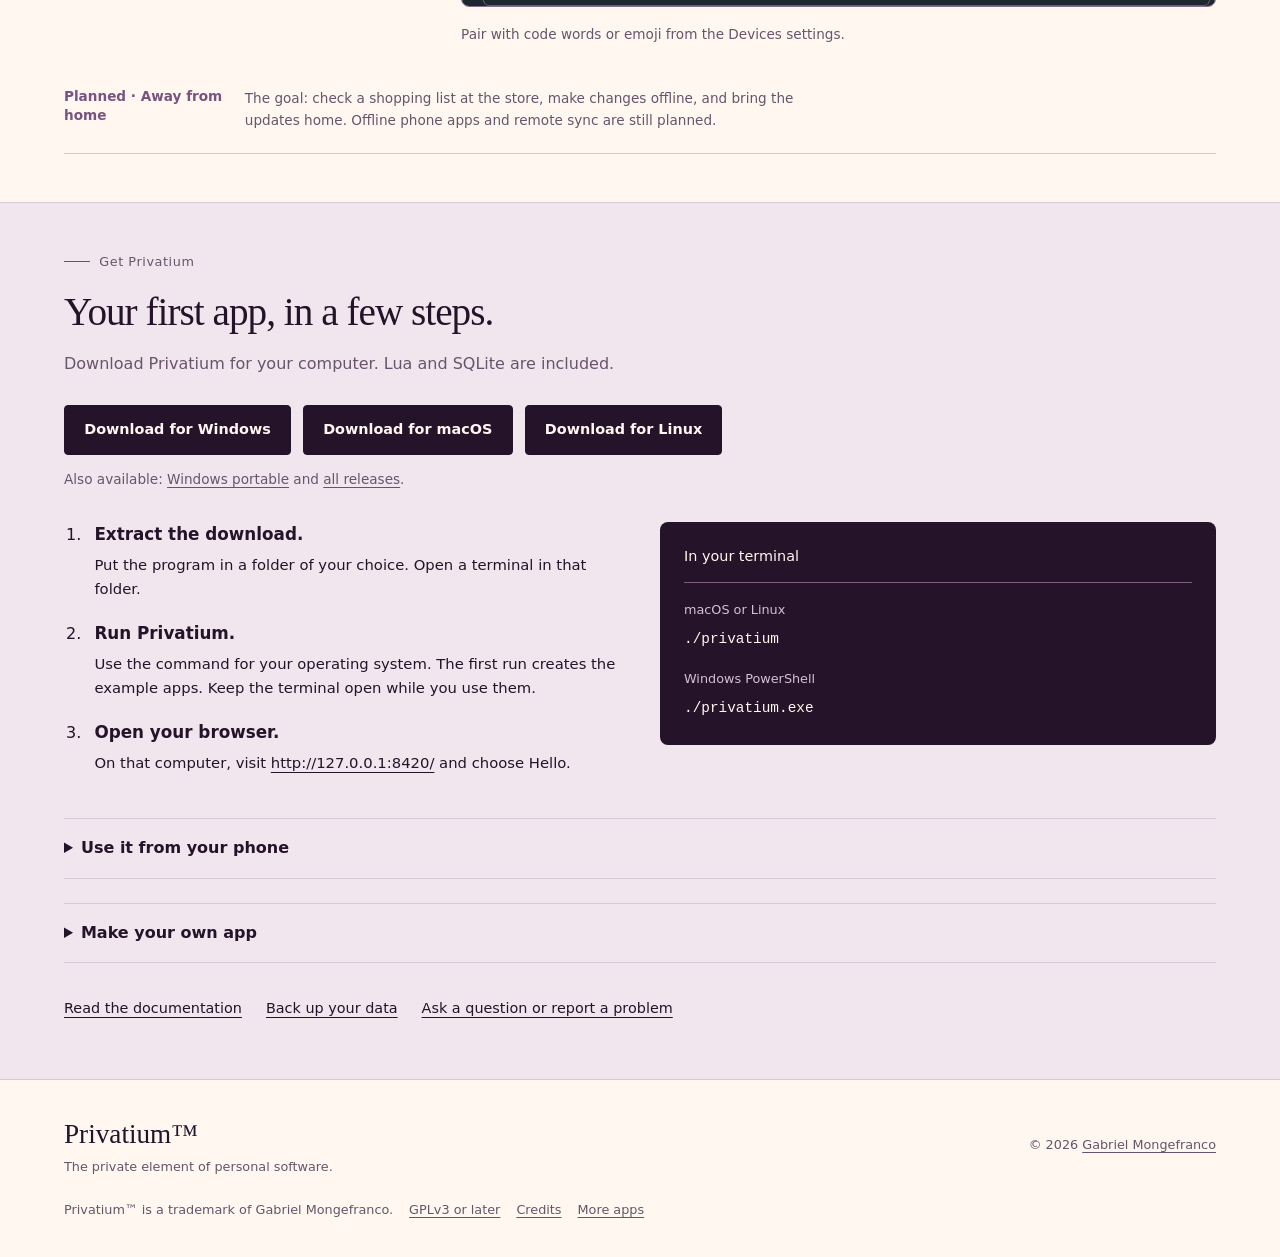
==== commit edc743ec: "Feature Medication Tracker and make the homepage app tour clickable The homepage still described the" ====
--- a/index.html
+++ b/index.html
@@ -3,7 +3,7 @@
 index.html
 Author(s): Gabriel Mongefranco
 Created: 2026-09-27
-Last Modified: 2026-09-27
+Last Modified: 2026-10-06
 Summary: Accessible single-page introduction, app gallery, and quick start for Privatium.
 Notes: See README file for documentation and full license information.
 
@@ -25,6 +25,15 @@
 <html lang="en">
 <head>
   <meta charset="utf-8">
+  <!-- Google tag (gtag.js) -->
+  <script async src="https://www.googletagmanager.com/gtag/js?id=G-ZM0BWSCDB8"></script>
+  <script>
+    window.dataLayer = window.dataLayer || [];
+    function gtag(){dataLayer.push(arguments);}
+    gtag('js', new Date());
+
+    gtag('config', 'G-ZM0BWSCDB8');
+  </script>
   <meta name="viewport" content="width=device-width, initial-scale=1">
   <meta name="referrer" content="strict-origin-when-cross-origin">
   <title>Privatium™ | Personal apps on your own hardware</title>
@@ -123,15 +132,23 @@
     .facts p { font-size: .875rem; color: var(--muted); margin-top: .5rem; }
     .section { padding-block: 3rem; }
     .tour { border-bottom: 1px solid var(--line); }
-    .tour-heading { display: flex; flex-wrap: wrap; justify-content: space-between; align-items: end; gap: 1.5rem; margin-bottom: 1.75rem; }
+    .tour-heading { display: grid; gap: 1.25rem; margin-bottom: 1.75rem; }
     .tour-heading h2 { margin-top: .8rem; }
     .gallery-controls { display: flex; flex-wrap: wrap; gap: .5rem; }
     .gallery-controls button { min-height: 44px; padding: .65rem 1rem; border: 1px solid var(--control-line); border-radius: 5px; background: transparent; font-size: .875rem; }
     .gallery-controls button[aria-pressed="true"] { background: var(--aubergine); color: var(--ivory); border-color: var(--aubergine); }
+    .gallery-hint { font-size: .875rem; color: var(--muted); }
     .gallery { max-width: 60rem; margin-inline: auto; }
     .gallery figure + figure { margin-top: 2rem; }
     .gallery.is-enhanced figure { margin-top: 0; }
     .gallery-status { margin-top: 1rem; font-size: .8rem; color: var(--muted); min-height: 1.4em; }
+    /* Hotspots are positioned in percentages of the screenshot, so they follow it as it scales. */
+    .shot { position: relative; }
+    .hotspot { position: absolute; left: var(--x); top: var(--y); width: var(--w); height: var(--h); padding: 0; border: 0; border-radius: 6px; background: transparent; }
+    .hotspot:hover { background: #ebcbf326; box-shadow: inset 0 0 0 2px var(--lilac); }
+    .hotspot:focus-visible { outline: 3px solid var(--lilac); outline-offset: -3px; box-shadow: inset 0 0 0 6px var(--aubergine); }
+    .resources a[aria-current="true"] { font-weight: 700; }
+    .resources a[aria-current="true"]::before { content: "▸"; content: "▸" / ""; margin-right: .35em; }
     .section-heading { display: grid; gap: 1rem; max-width: 60ch; margin-bottom: 1.75rem; }
     .section-heading > p:last-child { color: var(--muted); }
     .use-cases { display: grid; grid-template-columns: repeat(2, minmax(0, 1fr)); gap: 1.2rem; }
@@ -208,9 +225,11 @@
       .button, .site-nav .nav-start, .gallery-controls button, .screenshot { border-color: ButtonText; }
       .gallery-controls button[aria-pressed="true"] { border-width: 3px; }
       :focus-visible { outline-color: Highlight; }
+      /* Screenshots keep their own dark colors, so hotspots keep the lilac ring that contrasts with them. */
+      .hotspot { forced-color-adjust: none; }
     }
     @media print {
-      .site-nav, .skip-link, .gallery-controls, .gallery-status { display: none !important; }
+      .site-nav, .skip-link, .gallery-controls, .gallery-hint, .gallery-status, .hotspot { display: none !important; }
       .gallery figure[hidden] { display: block !important; }
       .dark, .terminal, .facts-band, .get-started { background: white; color: black; }
       .dark *, .terminal *, h1 em { color: black !important; }
@@ -257,11 +276,11 @@
         <div class="hero-preview">
           <figure>
             <a class="screenshot-link" href="assets/branding/privatium-dashboard-preview.png" aria-label="View the full-size Privatium dashboard screenshot">
-              <img class="screenshot" src="assets/branding/privatium-dashboard-preview.png" width="1003" height="585" fetchpriority="high" alt="Privatium dashboard showing Hello, Prescription Tracker, Animals, Sketch, and Pantry.">
+              <img class="screenshot" src="assets/branding/privatium-dashboard-preview.png" width="1002" height="611" fetchpriority="high" alt="Privatium dashboard showing Hello, Medication Tracker, Animals, Sketch, and Pantry.">
             </a>
             <figcaption data-i18n="hero.caption">Your apps, together in one place.</figcaption>
           </figure>
-          <p class="custom-note" data-i18n="hero.custom">Prescription Tracker is a custom app Gabriel is developing with Privatium.</p>
+          <p class="custom-note" data-i18n="hero.custom">Medication Tracker is a free app built with Privatium. Get it from the <a href="https://dev.mongefranco.com/privatium-app-meds/">Medication Tracker website</a>.</p>
           <a class="text-link" href="#apps" data-gallery-link="dashboard" data-i18n="hero.closer">Take a closer look <span aria-hidden="true">↓</span></a>
         </div>
       </div>
@@ -278,30 +297,85 @@
         <div class="tour-heading">
           <div><p class="eyebrow" data-i18n="apps.eyebrow">A look inside Privatium</p><h2 id="apps-title" data-i18n="apps.title">Start small. Make it your own.</h2></div>
           <div class="gallery-controls" id="gallery-controls" role="group" aria-label="Choose an app screenshot" hidden>
-            <button type="button" data-gallery="dashboard" aria-controls="gallery-dashboard" aria-pressed="false" data-i18n="apps.dashboard">App dashboard</button>
-            <button type="button" data-gallery="sketch" aria-controls="gallery-sketch" aria-pressed="true" data-i18n="apps.sketch">Sketch</button>
-          </div>
+            <button type="button" data-gallery="dashboard" aria-controls="gallery-dashboard" aria-pressed="true" data-i18n="apps.dashboard">App dashboard</button>
+            <button type="button" data-gallery="hello" aria-controls="gallery-hello" aria-pressed="false" data-i18n="apps.hello">Hello</button>
+            <button type="button" data-gallery="meds" aria-controls="gallery-meds" aria-pressed="false" data-i18n="apps.meds">Medication Tracker</button>
+            <button type="button" data-gallery="animals" aria-controls="gallery-animals" aria-pressed="false" data-i18n="apps.animals">Animals</button>
+            <button type="button" data-gallery="sketch" aria-controls="gallery-sketch" aria-pressed="false" data-i18n="apps.sketch">Sketch</button>
+            <button type="button" data-gallery="pantry" aria-controls="gallery-pantry" aria-pressed="false" data-i18n="apps.pantry">Pantry</button>
+          </div>
+          <p class="gallery-hint" id="gallery-hint" data-i18n="apps.hint" hidden>Select an app on the dashboard to look inside it. To come back, select the bar at the top of the app, or the Pv logo in Sketch.</p>
         </div>
         <div class="gallery" id="gallery">
           <figure id="gallery-dashboard" data-gallery-view="dashboard">
-            <a class="screenshot-link" href="assets/branding/privatium-dashboard-preview.png" aria-label="View the full-size app dashboard screenshot">
-              <img class="screenshot" src="assets/branding/privatium-dashboard-preview.png" width="1003" height="585" loading="lazy" decoding="async" alt="The app launcher displays five cards: Hello, Prescription Tracker, Animals, Sketch, and Pantry.">
-            </a>
-            <figcaption data-i18n="apps.dashboard.caption">The included apps appear alongside your own. Prescription Tracker, shown here, is Gabriel's custom app in development.</figcaption>
+            <div class="shot">
+              <a class="screenshot-link" href="assets/branding/privatium-dashboard-preview.png" aria-label="View the full-size app dashboard screenshot">
+                <img class="screenshot" src="assets/branding/privatium-dashboard-preview.png" width="1002" height="611" loading="lazy" decoding="async" alt="The app launcher displays five cards: Hello, Medication Tracker, Animals, Sketch, and Pantry.">
+              </a>
+              <!-- Each hotspot covers one app card in the screenshot. -->
+              <button type="button" class="hotspot" data-gallery-target="hello" style="--x: 1.70%; --y: 25.70%; --w: 30.84%; --h: 36.99%;" hidden><span class="visually-hidden" data-i18n="apps.open.hello">Show Hello</span></button>
+              <button type="button" class="hotspot" data-gallery-target="meds" style="--x: 34.13%; --y: 25.70%; --w: 30.94%; --h: 36.99%;" hidden><span class="visually-hidden" data-i18n="apps.open.meds">Show Medication Tracker</span></button>
+              <button type="button" class="hotspot" data-gallery-target="animals" style="--x: 66.67%; --y: 25.70%; --w: 30.84%; --h: 36.99%;" hidden><span class="visually-hidden" data-i18n="apps.open.animals">Show Animals</span></button>
+              <button type="button" class="hotspot" data-gallery-target="sketch" style="--x: 1.70%; --y: 65.30%; --w: 30.84%; --h: 33.06%;" hidden><span class="visually-hidden" data-i18n="apps.open.sketch">Show Sketch</span></button>
+              <button type="button" class="hotspot" data-gallery-target="pantry" style="--x: 34.13%; --y: 65.30%; --w: 30.94%; --h: 33.06%;" hidden><span class="visually-hidden" data-i18n="apps.open.pantry">Show Pantry</span></button>
+            </div>
+            <figcaption data-i18n="apps.dashboard.caption">Every app you make or add shows up here, right next to the ones that come with Privatium.</figcaption>
+          </figure>
+          <figure id="gallery-hello" data-gallery-view="hello">
+            <div class="shot">
+              <a class="screenshot-link" href="assets/branding/hello-app-preview.png" aria-label="View the full-size Hello screenshot">
+                <img class="screenshot" src="assets/branding/hello-app-preview.png" width="1002" height="548" loading="lazy" decoding="async" alt="Hello with a card that reads Good morning, Gabriel, and a Change my name button. The Privatium bar at the top shows the app name, an Apps link, and a menu button.">
+              </a>
+              <button type="button" class="hotspot" data-gallery-target="dashboard" style="--x: 0%; --y: 0%; --w: 100%; --h: 9.12%;" hidden><span class="visually-hidden" data-i18n="apps.back">Apps: back to the app dashboard</span></button>
+            </div>
+            <figcaption data-i18n="apps.hello.caption">Hello is the simplest included app. It greets you by the name you choose, and it is a good place to start when you make your own.</figcaption>
+          </figure>
+          <figure id="gallery-meds" data-gallery-view="meds">
+            <div class="shot">
+              <a class="screenshot-link" href="assets/branding/meds-app-preview.png" aria-label="View the full-size Medication Tracker screenshot">
+                <img class="screenshot" src="assets/branding/meds-app-preview.png" width="1188" height="709" loading="lazy" decoding="async" alt="The Medications page of Medication Tracker, with an invented family. Tabs for Medications, Refills, History, Authorizations, and Setup sit above a Track a new medication button and a search box. The first medicine shows how to take it, the prescriber, and a refill badge that reads Due in 7 days.">
+              </a>
+              <button type="button" class="hotspot" data-gallery-target="dashboard" style="--x: 0%; --y: 0%; --w: 100%; --h: 7.19%;" hidden><span class="visually-hidden" data-i18n="apps.back">Apps: back to the app dashboard</span></button>
+            </div>
+            <figcaption data-i18n="apps.meds.caption">Medication Tracker helps your family keep track of medications, refills, insurance, and prior authorizations, so you know what to refill next. It is a free app built with Privatium. Get it from the <a href="https://dev.mongefranco.com/privatium-app-meds/">Medication Tracker website</a>. The people shown are made up.</figcaption>
+          </figure>
+          <figure id="gallery-animals" data-gallery-view="animals">
+            <div class="shot">
+              <a class="screenshot-link" href="assets/branding/animals-app-preview.png" aria-label="View the full-size Animals screenshot">
+                <img class="screenshot" src="assets/branding/animals-app-preview.png" width="1008" height="544" loading="lazy" decoding="async" alt="Animals asks: Does it have legs? It offers Yes and No buttons, says it knows 2 animals and 1 question, and links to What I know and Start over.">
+              </a>
+              <button type="button" class="hotspot" data-gallery-target="dashboard" style="--x: 0%; --y: 0%; --w: 100%; --h: 9.01%;" hidden><span class="visually-hidden" data-i18n="apps.back">Apps: back to the app dashboard</span></button>
+            </div>
+            <figcaption data-i18n="apps.animals.caption">Animals is an included guessing game. Think of an animal and answer a few questions. When it guesses wrong, teach it something new.</figcaption>
           </figure>
           <figure id="gallery-sketch" data-gallery-view="sketch">
-            <a class="screenshot-link" href="assets/branding/sketch-app-preview.png" aria-label="View the full-size Sketch screenshot">
-              <img class="screenshot" src="assets/branding/sketch-app-preview.png" width="1076" height="731" loading="lazy" decoding="async" alt="Sketch with a drawing canvas, brush and shape tools, color choices, undo controls, and a menu for downloading PNG or SVG files.">
-            </a>
+            <div class="shot">
+              <a class="screenshot-link" href="assets/branding/sketch-app-preview.png" aria-label="View the full-size Sketch screenshot">
+                <img class="screenshot" src="assets/branding/sketch-app-preview.png" width="1076" height="731" loading="lazy" decoding="async" alt="Sketch with a drawing canvas, brush and shape tools, color choices, undo controls, and a menu for downloading PNG or SVG files.">
+              </a>
+              <!-- Sketch has no top bar; its Pv logo and the open menu's Apps item lead back instead. -->
+              <button type="button" class="hotspot" data-gallery-target="dashboard" style="--x: 0.19%; --y: 0.27%; --w: 3.53%; --h: 5.20%;" hidden><span class="visually-hidden" data-i18n="apps.back.logo">Privatium logo: back to the app dashboard</span></button>
+              <button type="button" class="hotspot" data-gallery-target="dashboard" style="--x: 83.55%; --y: 9.58%; --w: 16.45%; --h: 6.02%;" hidden><span class="visually-hidden" data-i18n="apps.back">Apps: back to the app dashboard</span></button>
+            </div>
             <figcaption data-i18n="apps.sketch.caption">Sketch is included: draw with brushes and shapes, choose your colors, and download your work as PNG or SVG.</figcaption>
+          </figure>
+          <figure id="gallery-pantry" data-gallery-view="pantry">
+            <div class="shot">
+              <a class="screenshot-link" href="assets/branding/pantry-app-preview.png" aria-label="View the full-size Pantry screenshot">
+                <img class="screenshot" src="assets/branding/pantry-app-preview.png" width="1228" height="743" loading="lazy" decoding="async" alt="Pantry showing a Top shelf with 2 containers of tomato soup, forms to add a shelf and a batch, and side panels for items taken out, stock checks, and recent activity with an Undo link.">
+              </a>
+              <button type="button" class="hotspot" data-gallery-target="dashboard" style="--x: 0%; --y: 0%; --w: 100%; --h: 6.19%;" hidden><span class="visually-hidden" data-i18n="apps.back">Apps: back to the app dashboard</span></button>
+            </div>
+            <figcaption data-i18n="apps.pantry.caption">Pantry is included too. Keep track of what is on each shelf and in the freezer, what you took out, and what to use soon.</figcaption>
           </figure>
         </div>
         <p class="gallery-status visually-hidden" id="gallery-status" role="status" aria-live="polite" aria-atomic="true"></p>
         <div class="resources" aria-label="Example app source code">
-          <a href="https://github.com/gabrielmongefranco/privatium/tree/main/apps/hello" data-i18n="apps.hello.source">Hello source</a>
-          <a href="https://github.com/gabrielmongefranco/privatium/tree/main/apps/pantry" data-i18n="apps.pantry.source">Pantry source</a>
-          <a href="https://github.com/gabrielmongefranco/privatium/tree/main/apps/sketch" data-i18n="apps.sketch.source">Sketch source</a>
-          <a href="https://github.com/gabrielmongefranco/privatium/tree/main/apps/animals" data-i18n="apps.animals.source">Animals source</a>
+          <a href="https://github.com/gabrielmongefranco/privatium/tree/main/apps/hello" data-source-app="hello" data-i18n="apps.hello.source">Hello source</a>
+          <a href="https://github.com/gabrielmongefranco/privatium-app-meds" data-source-app="meds" data-i18n="apps.meds.source">Medication Tracker source</a>
+          <a href="https://github.com/gabrielmongefranco/privatium/tree/main/apps/animals" data-source-app="animals" data-i18n="apps.animals.source">Animals source</a>
+          <a href="https://github.com/gabrielmongefranco/privatium/tree/main/apps/sketch" data-source-app="sketch" data-i18n="apps.sketch.source">Sketch source</a>
+          <a href="https://github.com/gabrielmongefranco/privatium/tree/main/apps/pantry" data-source-app="pantry" data-i18n="apps.pantry.source">Pantry source</a>
         </div>
       </div>
     </section>
@@ -399,46 +473,66 @@
         <div><a class="footer-name" href="https://dev.mongefranco.com/privatium/">Privatium™</a><p data-i18n="footer.tagline">The private element of personal software.</p></div>
         <p>© 2026 <a href="https://gabriel.mongefranco.com">Gabriel Mongefranco</a></p>
       </div>
-      <div class="footer-legal"><span data-i18n="footer.trademark">Privatium™ is a trademark of Gabriel Mongefranco.</span><a href="https://github.com/gabrielmongefranco/privatium/blob/main/LICENSE" data-i18n="footer.license">GPLv3 or later</a><a href="https://github.com/gabrielmongefranco/privatium/blob/main/README.md#credits" data-i18n="footer.credits">Credits</a></div>
+      <div class="footer-legal"><span data-i18n="footer.trademark">Privatium™ is a trademark of Gabriel Mongefranco.</span><a href="https://github.com/gabrielmongefranco/privatium/blob/main/LICENSE" data-i18n="footer.license">GPLv3 or later</a><a href="https://github.com/gabrielmongefranco/privatium/blob/main/README.md#credits" data-i18n="footer.credits">Credits</a><a href="https://gabriel.mongefranco.com/projects/directory/" data-i18n="footer.more">More apps</a></div>
     </div>
   </footer>
   <script>
     (() => {
       'use strict';
 
-      // Keep both screenshots readable when scripting is unavailable.
+      // Keep every screenshot readable when scripting is unavailable.
       const gallery = document.getElementById('gallery');
       const controls = document.getElementById('gallery-controls');
+      const hint = document.getElementById('gallery-hint');
       const status = document.getElementById('gallery-status');
       const buttons = Array.from(controls.querySelectorAll('[data-gallery]'));
       const panels = Array.from(gallery.querySelectorAll('[data-gallery-view]'));
+      const hotspots = Array.from(gallery.querySelectorAll('[data-gallery-target]'));
+      const sourceLinks = Array.from(document.querySelectorAll('[data-source-app]'));
       const views = new Map(panels.map(panel => [panel.dataset.galleryView, panel]));
 
       /**
-       * Select an existing screenshot without moving keyboard focus.
+       * Select an existing screenshot and mark its button and source link as current.
        * @param {string} name Name declared on a gallery panel.
-       * @param {boolean} announce Whether to announce the selection to assistive technology.
+       * @param {{announce?: boolean, focusControl?: boolean}} [options]
+       *   announce: tell assistive technology which screenshot is showing.
+       *   focusControl: move focus to the selected button, for callers whose own
+       *   control was just hidden. The focused button's name replaces the announcement.
        * @returns {void} Unknown names leave the current selection unchanged.
        */
-      function showScreenshot(name, announce = true) {
+      function showScreenshot(name, { announce = true, focusControl = false } = {}) {
         if (!views.has(name)) return;
         panels.forEach(panel => { panel.hidden = panel !== views.get(name); });
+        let selectedButton = null;
         buttons.forEach(button => {
           const selected = button.dataset.gallery === name;
           button.setAttribute('aria-pressed', String(selected));
-          if (selected && announce) status.textContent = button.textContent.trim();
+          if (selected) selectedButton = button;
         });
+        // The dashboard shows every app, so no single source link is current there.
+        sourceLinks.forEach(link => {
+          if (link.dataset.sourceApp === name) link.setAttribute('aria-current', 'true');
+          else link.removeAttribute('aria-current');
+        });
+        if (!selectedButton) return;
+        if (focusControl) selectedButton.focus();
+        else if (announce) status.textContent = selectedButton.textContent.trim();
       }
 
       buttons.forEach(button => {
         button.addEventListener('click', () => showScreenshot(button.dataset.gallery));
+      });
+      hotspots.forEach(hotspot => {
+        hotspot.addEventListener('click', () => showScreenshot(hotspot.dataset.galleryTarget, { focusControl: true }));
+        hotspot.hidden = false;
       });
       document.querySelectorAll('[data-gallery-link]').forEach(link => {
         link.addEventListener('click', () => showScreenshot(link.dataset.galleryLink));
       });
-      showScreenshot('sketch', false);
+      showScreenshot('dashboard', { announce: false });
       gallery.classList.add('is-enhanced');
       controls.hidden = false;
+      hint.hidden = false;
     })();
   </script>
 </body>
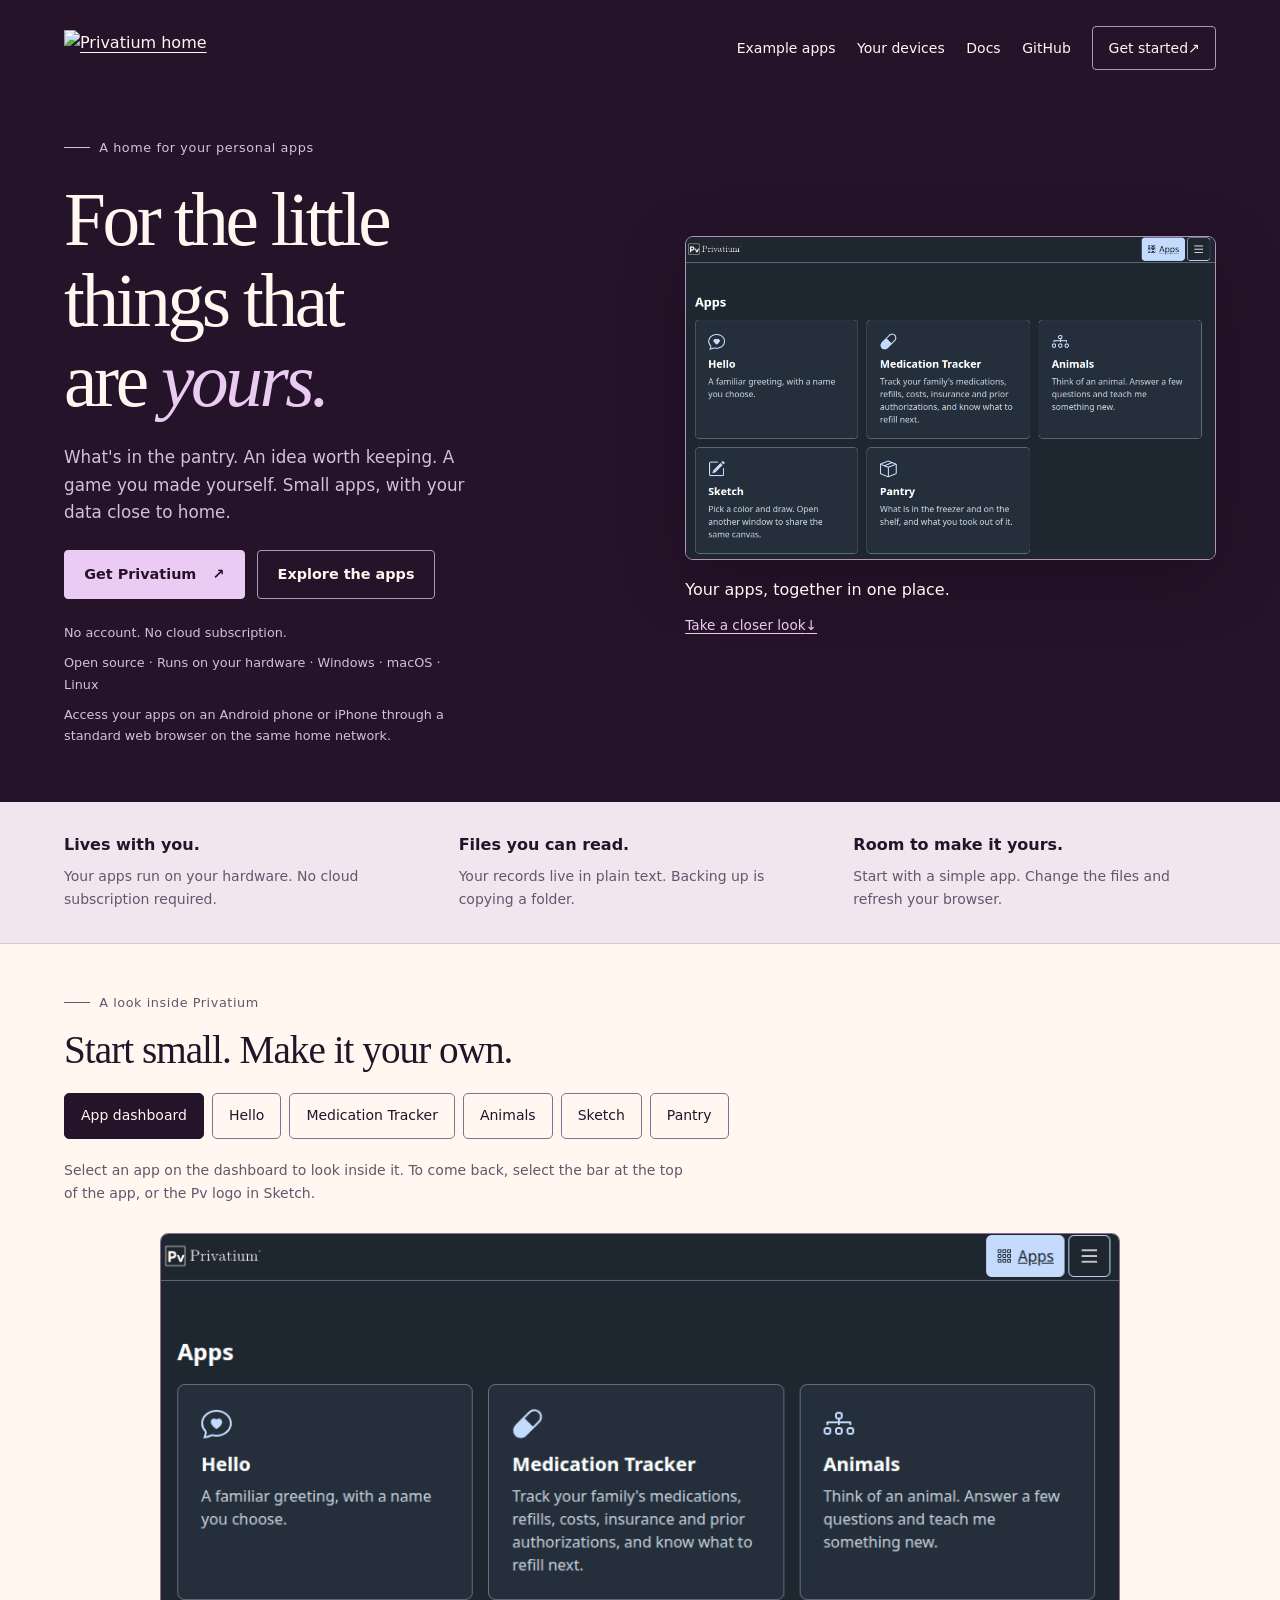
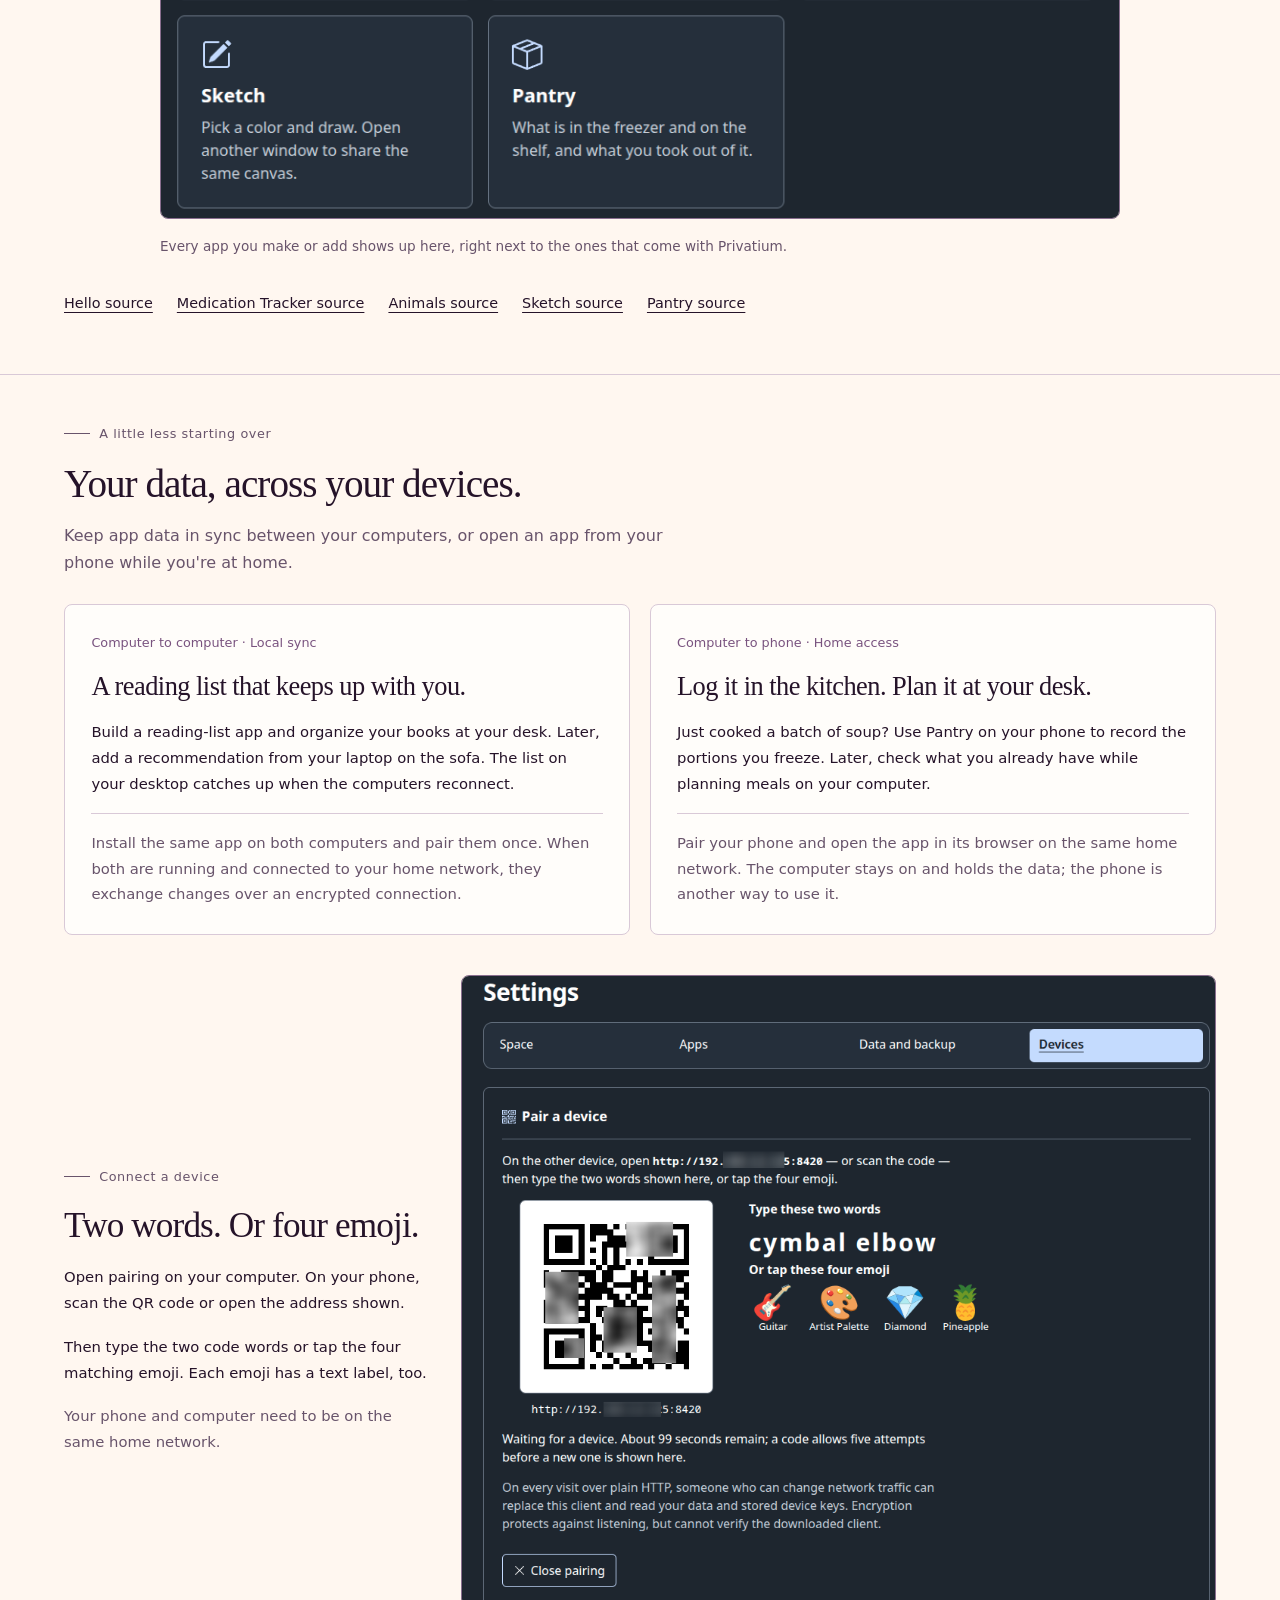
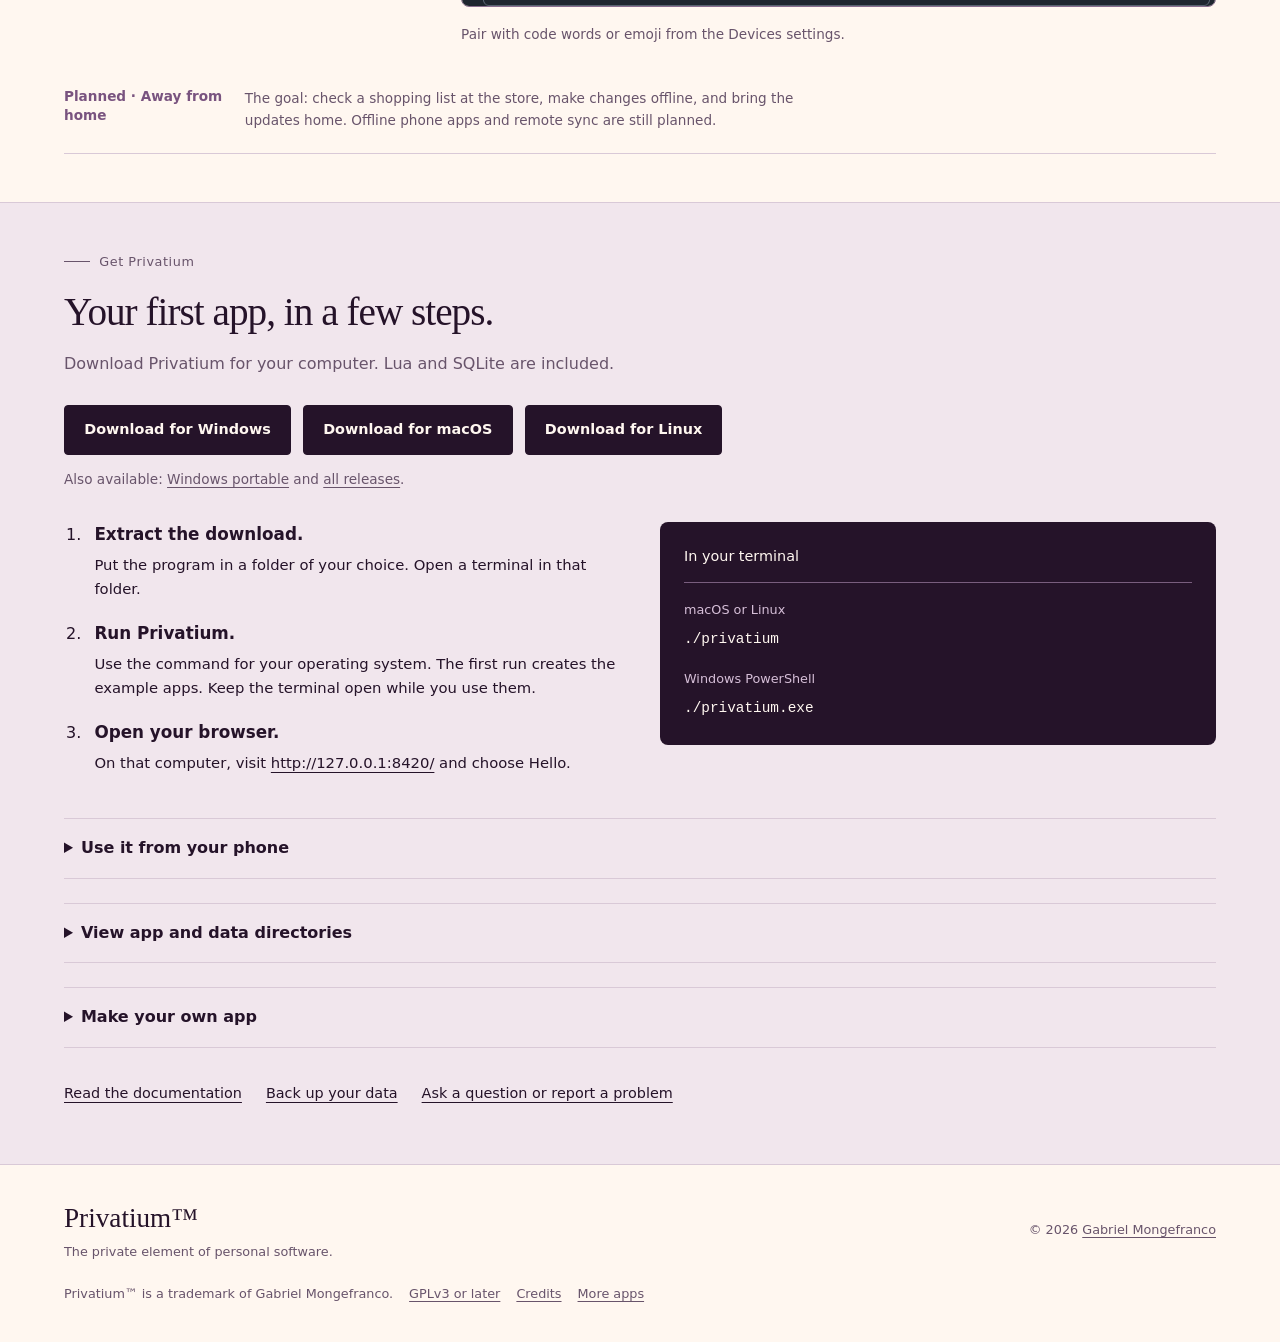
==== commit 9ba864c9: "Simplify phone pairing steps and list default folders on the homepage The phone instructions told vi" ====
--- a/index.html
+++ b/index.html
@@ -184,6 +184,10 @@
     .more-content { display: grid; gap: 1rem; padding-block: 0 1.4rem; }
     .more-content p { font-size: .925rem; }
     .more-content pre { border: 1px solid var(--control-line); border-radius: 4px; padding: 1rem; background: var(--paper); }
+    .folders { width: 100%; border-collapse: collapse; font-size: .875rem; }
+    .folders caption { text-align: left; font-weight: 600; padding-bottom: .5rem; }
+    .folders th, .folders td { text-align: left; vertical-align: top; padding: .6rem .75rem .6rem 0; border-bottom: 1px solid var(--line); }
+    .folders code { overflow-wrap: anywhere; }
     .resources { display: flex; flex-wrap: wrap; gap: .4rem 1.5rem; margin-top: 1.5rem; }
     .resources a { display: inline-flex; align-items: center; min-height: 44px; font-size: .9rem; }
     .site-footer { padding-block: 2rem; border-top: 1px solid var(--line); }
@@ -280,7 +284,6 @@
             </a>
             <figcaption data-i18n="hero.caption">Your apps, together in one place.</figcaption>
           </figure>
-          <p class="custom-note" data-i18n="hero.custom">Medication Tracker is a free app built with Privatium. Get it from the <a href="https://dev.mongefranco.com/privatium-app-meds/">Medication Tracker website</a>.</p>
           <a class="text-link" href="#apps" data-gallery-link="dashboard" data-i18n="hero.closer">Take a closer look <span aria-hidden="true">↓</span></a>
         </div>
       </div>
@@ -337,7 +340,7 @@
               </a>
               <button type="button" class="hotspot" data-gallery-target="dashboard" style="--x: 0%; --y: 0%; --w: 100%; --h: 7.19%;" hidden><span class="visually-hidden" data-i18n="apps.back">Apps: back to the app dashboard</span></button>
             </div>
-            <figcaption data-i18n="apps.meds.caption">Medication Tracker helps your family keep track of medications, refills, insurance, and prior authorizations, so you know what to refill next. It is a free app built with Privatium. Get it from the <a href="https://dev.mongefranco.com/privatium-app-meds/">Medication Tracker website</a>. The people shown are made up.</figcaption>
+            <figcaption data-i18n="apps.meds.caption">Medication Tracker helps your family keep track of medications, refills, insurance, and prior authorizations, so you know what to refill next. It is a free app built with Privatium. Get it from the <a href="https://dev.mongefranco.com/privatium-app-meds/">Medication Tracker website</a>.</figcaption>
           </figure>
           <figure id="gallery-animals" data-gallery-view="animals">
             <div class="shot">
@@ -445,9 +448,29 @@
         <details class="more">
           <summary data-i18n="start.phone.title">Use it from your phone</summary>
           <div class="more-content">
-            <p data-i18n="start.phone.command">Start Privatium with the following command. On Windows, use <code translate="no">./privatium.exe --open</code>.</p>
-            <pre><code translate="no">./privatium --open</code></pre>
-            <p data-i18n="start.phone.pair">Connect your phone to the same home network, scan the QR code, and type the two words or tap the four emoji. To pair another device later, open Settings → Devices on your computer.</p>
+            <ol class="steps">
+              <li><p data-i18n="start.phone.devices">With Privatium running, open <a href="http://127.0.0.1:8420/settings/devices">Settings › Devices</a> on your computer and select <strong>Open pairing</strong>. A QR code and a pairing code appear.</p></li>
+              <li><p data-i18n="start.phone.scan">Connect your phone to the same home network. Scan the QR code, or type the address shown under it into the phone's browser.</p></li>
+              <li><p data-i18n="start.phone.pair">On the phone, type the two code words or tap the four matching emoji.</p></li>
+            </ol>
+            <p data-i18n="start.phone.terminal">You can label or remove paired phones on the same page. If you prefer the terminal, <code translate="no">./privatium pair</code> opens pairing too. On Windows, use <code translate="no">./privatium.exe pair</code>.</p>
+          </div>
+        </details>
+        <details class="more">
+          <summary data-i18n="start.folders.title">View app and data directories</summary>
+          <div class="more-content">
+            <p data-i18n="start.folders.intro">Privatium keeps your apps in an <code translate="no">apps</code> folder and your records in a <code translate="no">data</code> folder. Both sit inside one Privatium folder. To back up, copy the <code translate="no">data</code> folder.</p>
+            <table class="folders">
+              <caption data-i18n="start.folders.caption">Default Privatium folder on each system</caption>
+              <thead><tr><th scope="col" data-i18n="start.folders.system">System</th><th scope="col" data-i18n="start.folders.apps">Apps</th><th scope="col" data-i18n="start.folders.data">Data</th></tr></thead>
+              <tbody>
+                <tr><th scope="row">Windows</th><td><code translate="no">%LOCALAPPDATA%\privatium\apps</code></td><td><code translate="no">%LOCALAPPDATA%\privatium\data</code></td></tr>
+                <tr><th scope="row">macOS</th><td><code translate="no">~/Library/Application Support/privatium/apps</code></td><td><code translate="no">~/Library/Application Support/privatium/data</code></td></tr>
+                <tr><th scope="row">Linux</th><td><code translate="no">~/.local/share/privatium/apps</code></td><td><code translate="no">~/.local/share/privatium/data</code></td></tr>
+              </tbody>
+            </table>
+            <p data-i18n="start.folders.portable">If you create a folder named <code translate="no">privatium-data</code> beside the program, Privatium uses that folder instead. The Windows portable download already includes one.</p>
+            <p data-i18n="start.folders.settings">To see the folders your copy actually uses, open <a href="http://127.0.0.1:8420/settings/data">Settings › Data settings</a> while Privatium is running. Privatium also prints the folder in the terminal each time it starts.</p>
           </div>
         </details>
         <details class="more">
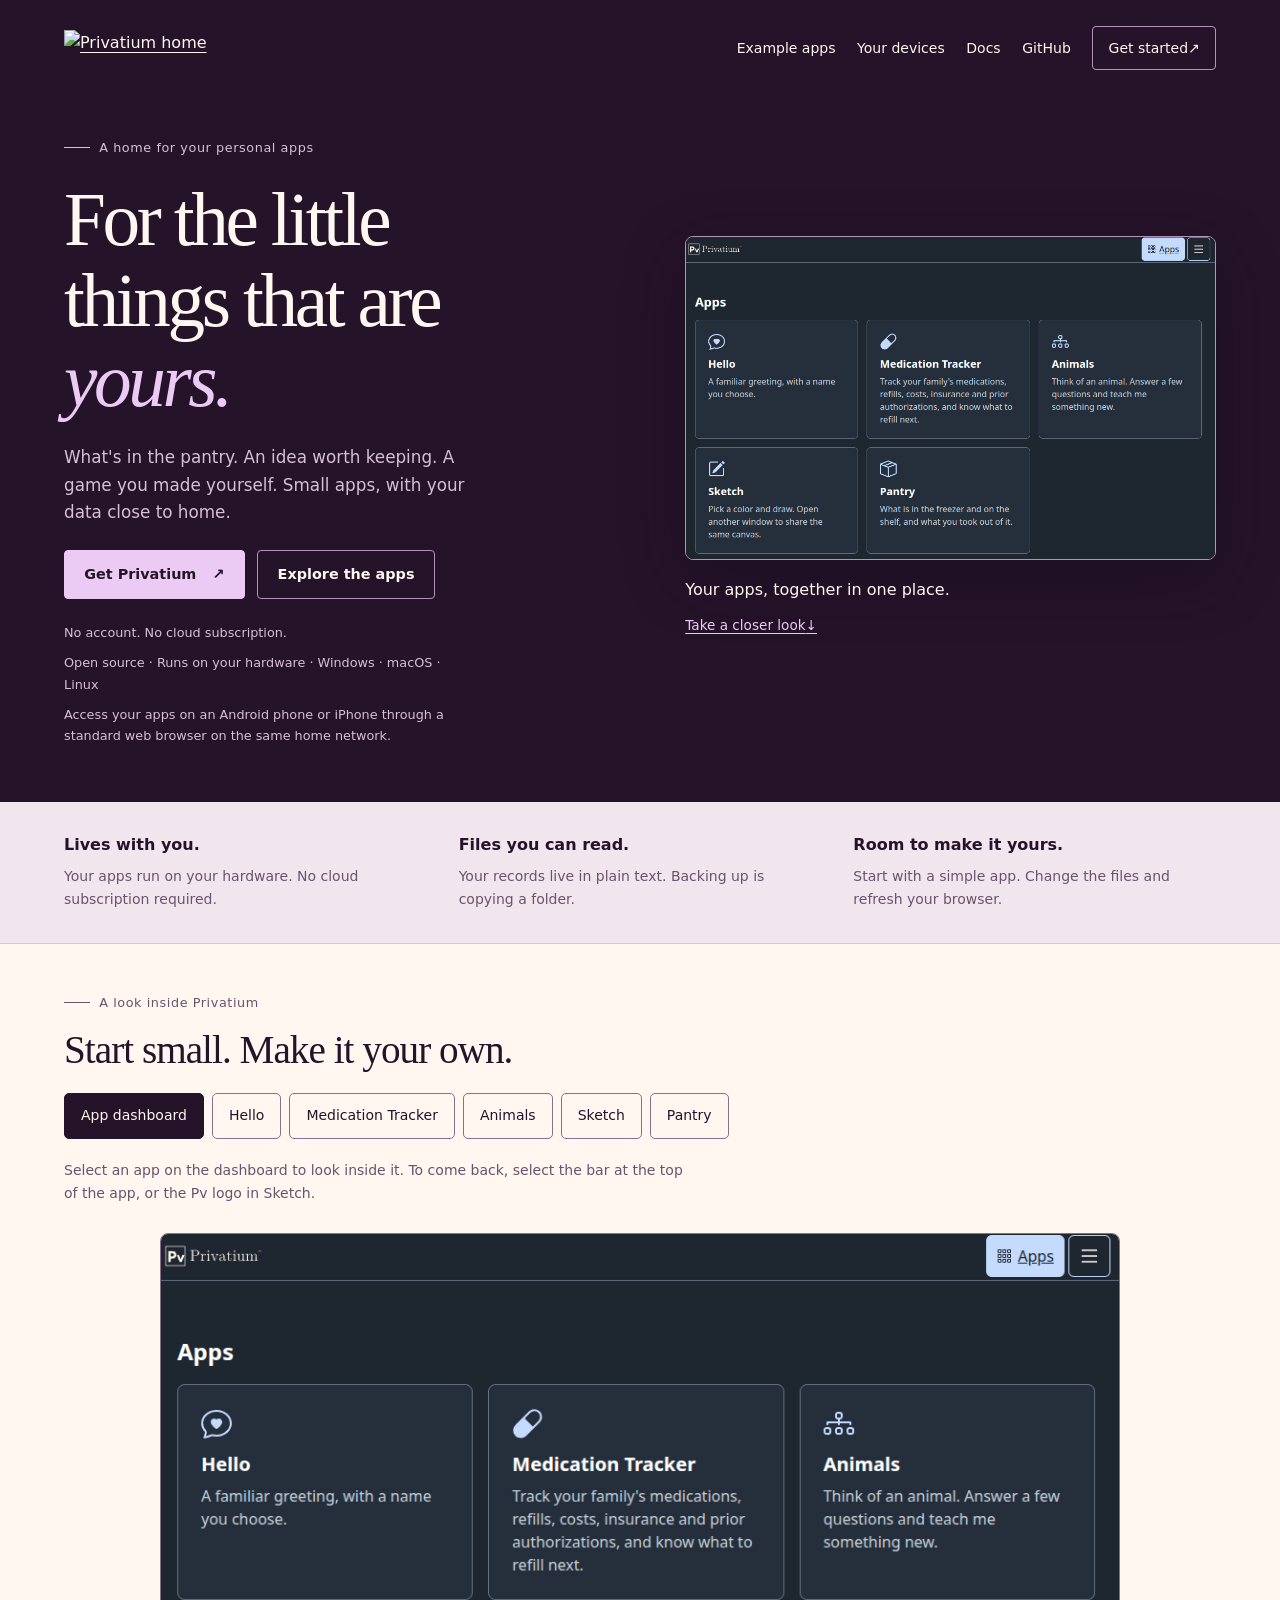
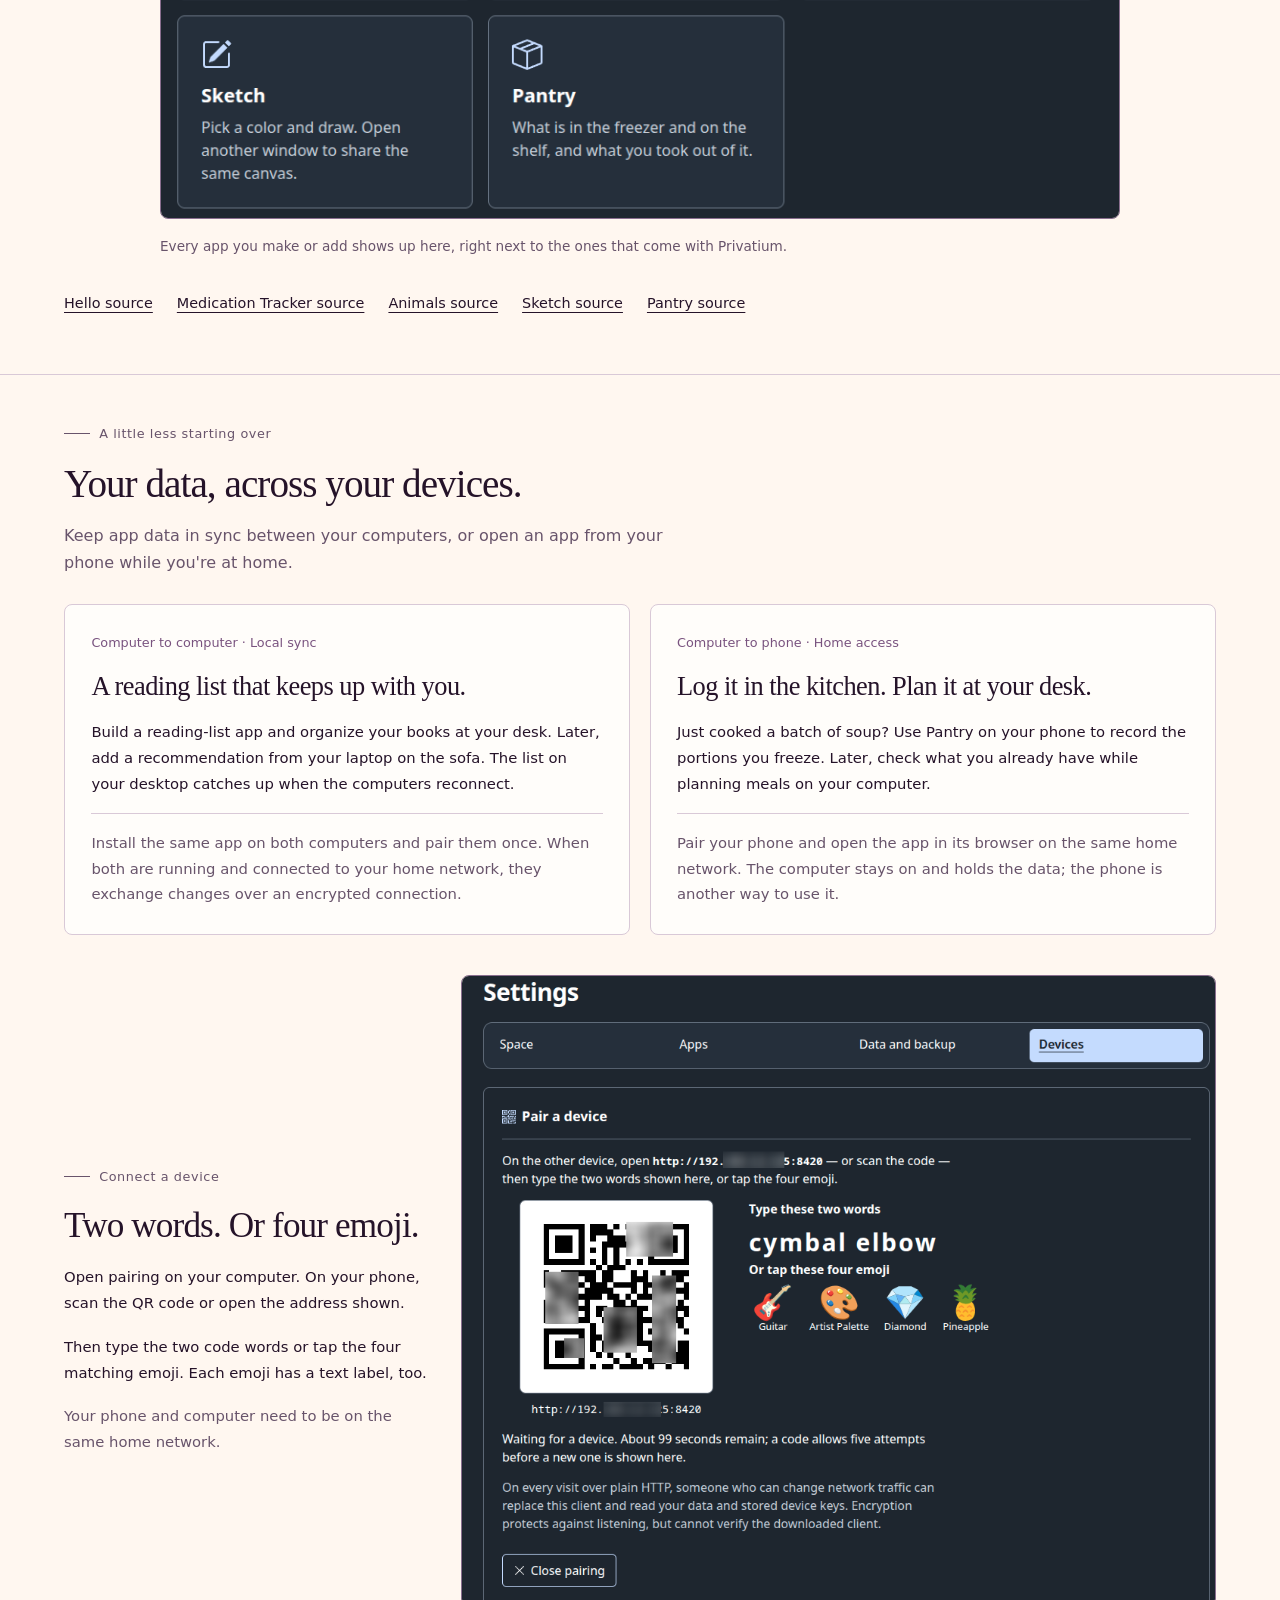
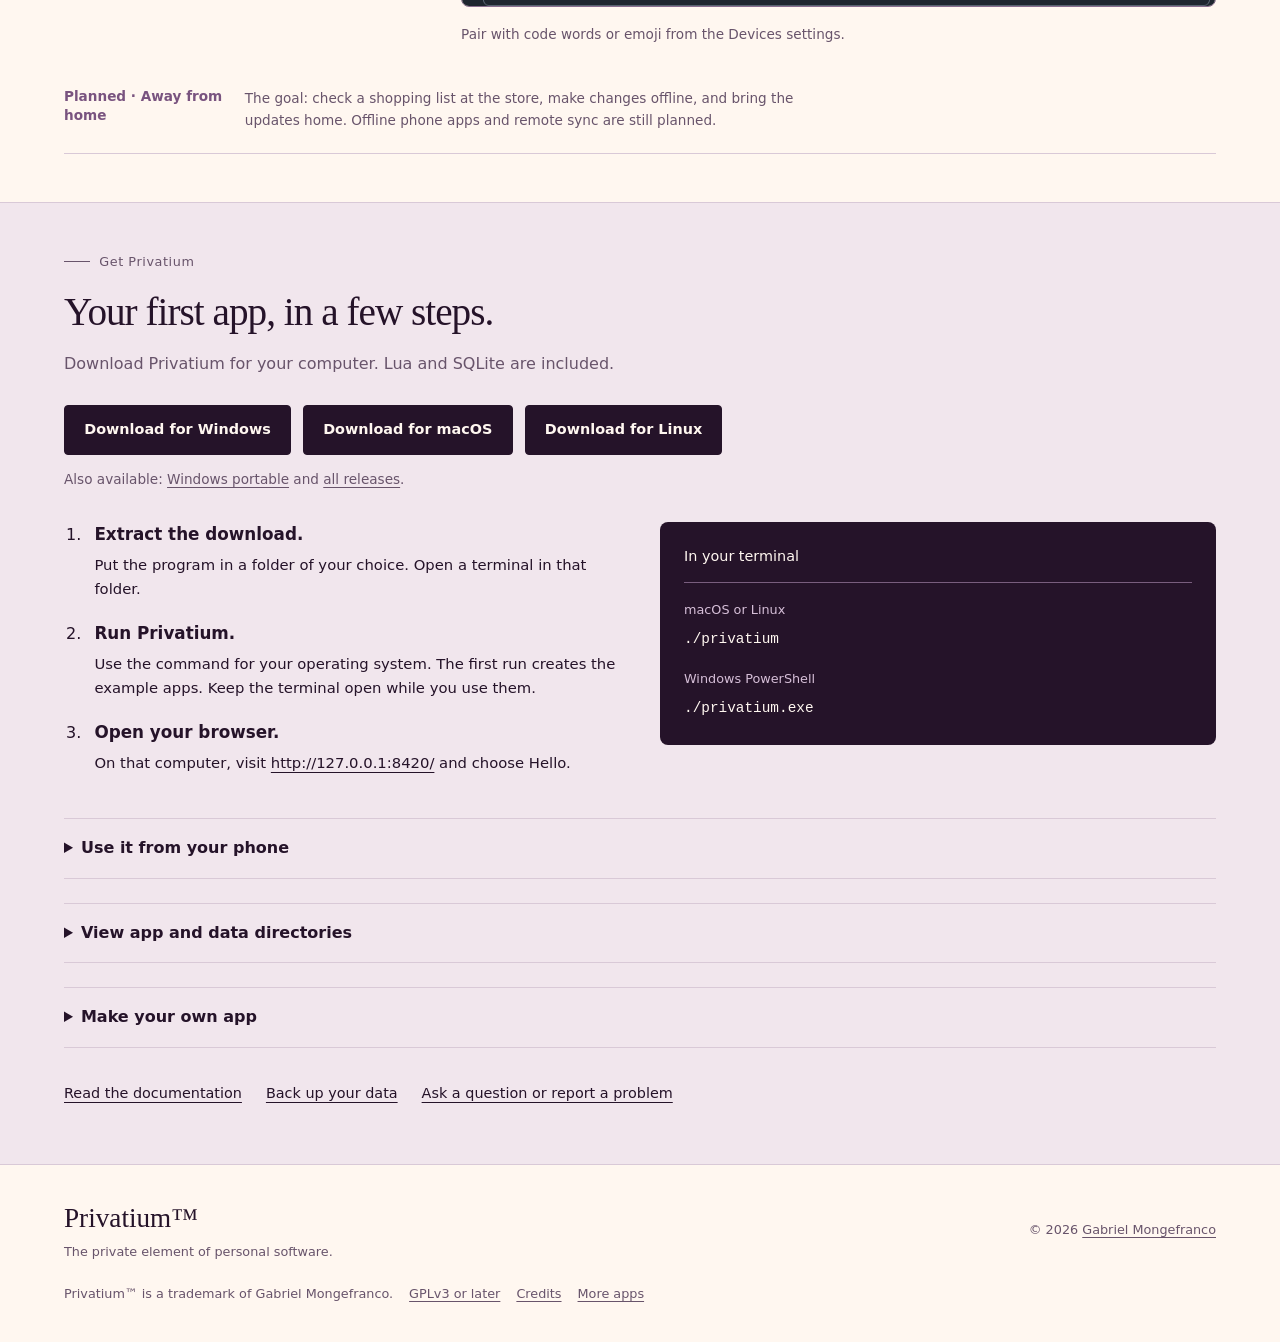
==== commit ffdcc0d5: "Merge pull request #89 from ashishgit4/feat/apps-data-management-and-windows-portable fix(landing): " ====
--- a/index.html
+++ b/index.html
@@ -265,7 +265,7 @@
       <div class="container hero-grid">
         <div class="hero-copy">
           <p class="eyebrow" data-i18n="hero.eyebrow">A home for your personal apps</p>
-          <h1 id="hero-title" data-i18n="hero.title"><span class="visually-hidden">Privatium™: </span><span class="headline-line">For the little</span> <span class="headline-line">things that</span> <span class="headline-line">are <em>yours.</em></span></h1>
+          <h1 id="hero-title" data-i18n="hero.title"><span class="visually-hidden">Privatium™: </span><span class="headline-line">For the little</span> <span class="headline-line">things that are</span> <span class="headline-line"><em>yours.</em></span></h1>
           <p class="intro" data-i18n="hero.description">What's in the pantry. An idea worth keeping. A game you made yourself. Small apps, with your data close to home.</p>
           <div class="actions">
             <a class="button" href="#get-started" data-i18n="hero.download">Get Privatium <span aria-hidden="true">↗</span></a>
@@ -453,7 +453,7 @@
               <li><p data-i18n="start.phone.scan">Connect your phone to the same home network. Scan the QR code, or type the address shown under it into the phone's browser.</p></li>
               <li><p data-i18n="start.phone.pair">On the phone, type the two code words or tap the four matching emoji.</p></li>
             </ol>
-            <p data-i18n="start.phone.terminal">You can label or remove paired phones on the same page. If you prefer the terminal, <code translate="no">./privatium pair</code> opens pairing too. On Windows, use <code translate="no">./privatium.exe pair</code>.</p>
+            <p data-i18n="start.phone.manage">You can label or remove paired phones on the same page.</p>
           </div>
         </details>
         <details class="more">
